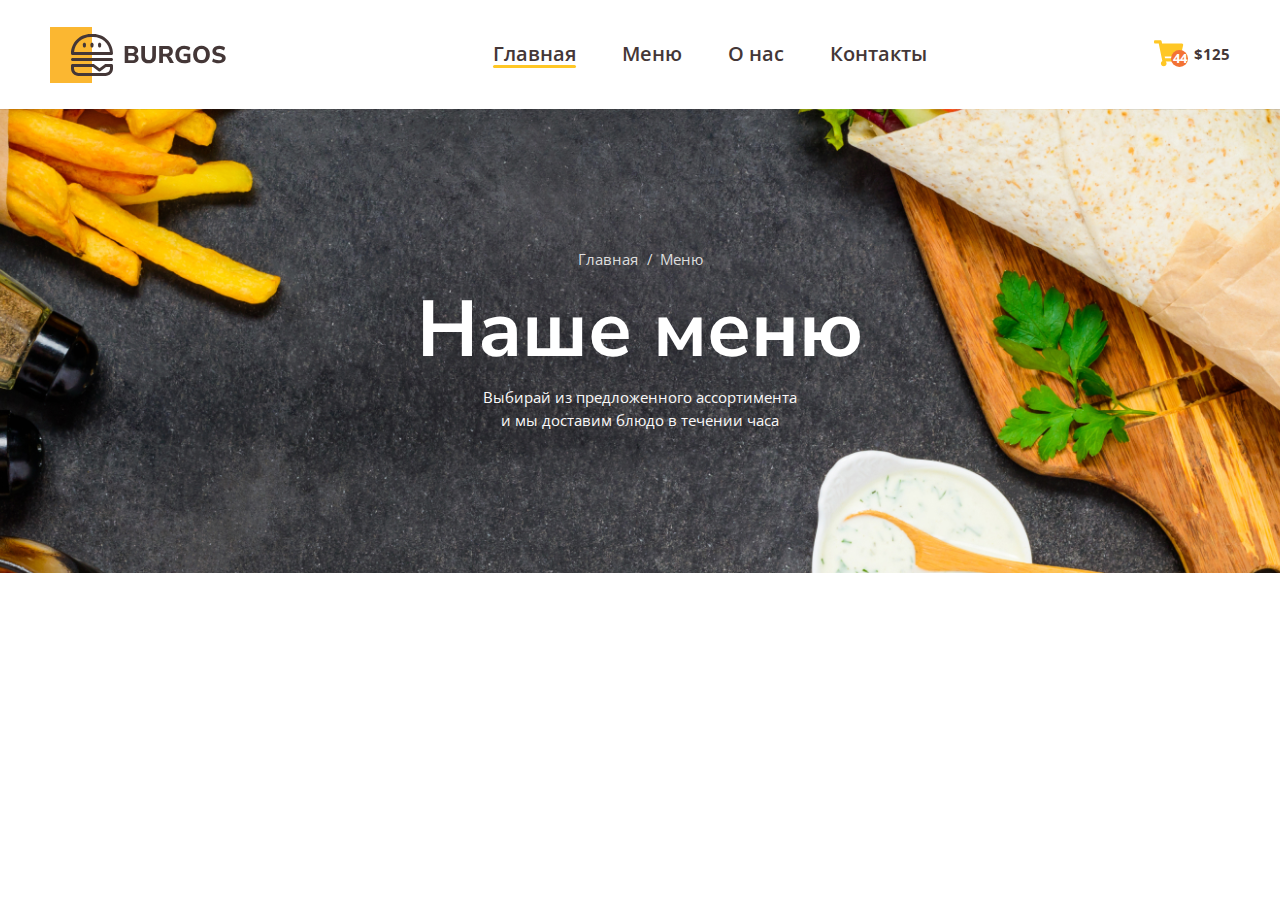
==== index.html @ 62e036f2 "11 lesson Add bg" ====
<!DOCTYPE html>
<html lang="ru">

<head>
  <meta charset="UTF-8">
  <meta http-equiv="X-UA-Compatible" content="IE=edge">
  <meta name="viewport" content="width=device-width, initial-scale=1.0">
  <link rel="icon" type="image/png" href="images/icon.png" sizes="32x32">
  <title>burgers</title>

  <!-- google fonts
Nunito Sans SemiBold
Nunito Sans Bold
Nunito Sans ExtraBold
Nunito Sans Black

Open Sans Regular
Open Sans SemiBold
Open Sans Bold

Lato Bold
  -->
  <link rel="preconnect" href="https://fonts.googleapis.com">
  <link rel="preconnect" href="https://fonts.gstatic.com" crossorigin>
  <link
    href="https://fonts.googleapis.com/css2?family=Nunito+Sans:ital,wght@0,600;0,700;0,800;1,900&family=Open+Sans:wght@400;600;700&display=swap"
    rel="stylesheet">
  <!-- FILED: family=Lato:wght@700  -->

  <link rel="stylesheet" href="styles/normalize.css">
  <link rel="stylesheet" href="styles/main.css">
</head>

<body>
  <!-- 
    https://illicchpv.github.io/Module01-Burger/
  -->

  <header>
    <div class="conteiner">
      <div class="header">
        <a class="header-logo" href="#"></a>
        <nav>
          <ul class="header-nav">
            <li><a class="active" href="#">Главная</a></li>
            <li><a href="#">Меню</a></li>
            <li><a href="#">О&nbsp;нас</a></li>
            <li><a href="#">Контакты</a></li>
          </ul>
        </nav>
        <button class="button" type="button">
          <span class="button-item">
            <img src="images/cart.svg" alt="корзина">
            <span class="button-count">44</span>
            <!-- другой вариант расположения button-count
            <div class="circle">
              <div class="button-count">5</div>
            </div> -->
          </span>
          <span class="button-text">$125</span>
        </button>
      </div>
    </div>
  </header>
  <div class="bg">
    <div class="container">
      <ul class="breadcrumbs">
        <li><a href="#">Главная</a></li>
        <li><a href="#">Меню</a></li>
      </ul>
      <h1 class="title">Наше меню</h1>
      <p class="description">
        Выбирай из предложенного ассортимента и мы доставим блюдо в течении часа
      </p>
    </div>
  </div>

</body>

</html>
---- styles/main.css ----
body {
  font-family: 'Nunito Sans', sans-serif;
  /* font-family: 'Open Sans', sans-serif; */
  /* font-family: 'Lato', sans-serif; */
}

.conteiner {
  max-width: 1180px;
  margin: 0 auto;
  padding-left: 15px;
  padding-right: 15px;
}

.header {
  font-family: 'Open Sans', sans-serif;
  display: flex;
  align-items: center;
  justify-content: space-between;
  padding-top: 26px;
  padding-bottom: 25px;
}

.header-logo {
  display: block;
  background-image: url(../images/logo.svg);
  width: 176px;
  height: 56px;
  background-repeat: no-repeat;
  background-size: cover;
}

.header-nav {
  display: flex;
  list-style-type: none;
  /* padding-left: 0; */
  gap: 46px;
}

.header-nav a {
  font-weight: 600;
  font-size: 20px;
  /* line-height: 24px; устраняется в normalize */
  color: #443737;
  text-decoration: none;
}

.header-nav a::after {
  content: '';
  width: 100%;
  height: 3px;
  border-radius: 1.5px;
  background-color: transparent;
  display: block;
}

.header-nav a.active::after {
  background-color: #FFC725;
}

/*  */
.button {
  display: flex;
  align-items: center;
  background-color: transparent;
  border: none;
  padding: 0;
  gap: 10px;
}

.button-item {
  position: relative;
}

/*  */
/* основной вариант расположения button-count */
.button-count {
  font-weight: 700;
  font-size: 13px;
  color: #FFFFFF;
  background: #F37335;
  border-radius: 50%;
  position: absolute;
  height: 17px;
  width: 17px;
  text-align: center;
  line-height: 1.3;
  bottom: 3px;
  right: -4px;
}

/* другой вариант расположения button-count
.circle {
  background: #F37335;
  border-radius: 50%;
  width: 17px;
  height: 17px;

  position: absolute;
  bottom: 3px;
  right: -4px;

  display: flex;
  justify-content: center;
  align-items: center;
}

.button-count {
  font-weight: 700;
  font-size: 13px;
  color: #FFFFFF;
} 
*/

.button-text {
  font-weight: 700;
  font-size: 15px;
  color: #443737;
}

/*  */
.bg {
  text-align: center;
  color: #fff;
  background-image: url(../images/bg.jpg);
  background-size: cover;
  background-position: center center;
  padding: 142px 0;
}

.breadcrumbs {
  padding-left: 0;
  margin-top: 0;
  list-style-type: none;
  display: flex;
  justify-content: center;
  gap: 16px;
}

.breadcrumbs a {
  font-family: 'Open Sans', sans-serif;
  color: #DEDEDE;
  text-decoration: none;
  font-weight: 400;
  font-size: 15px;
  text-align: center;
}

.breadcrumbs a::before {
  content: '/';
  position: relative;
  left: -7px;
}

.breadcrumbs li:first-child a::before {
  display: none;
}

.title {
  font-weight: 700;
  font-size: 79px;
  margin-top: 10px;
  margin-bottom: 10px;
}

.description {
  color: #FAF9F9;
  font-family: 'Open Sans', sans-serif;
  font-weight: 400;
  font-size: 15px;
  line-height: 1.5;
  /* line-height: 24px; почему line-height: 1.5; а не line-height: 1.6; ??? */
  max-width: 320px;
  margin: 0 auto;
}
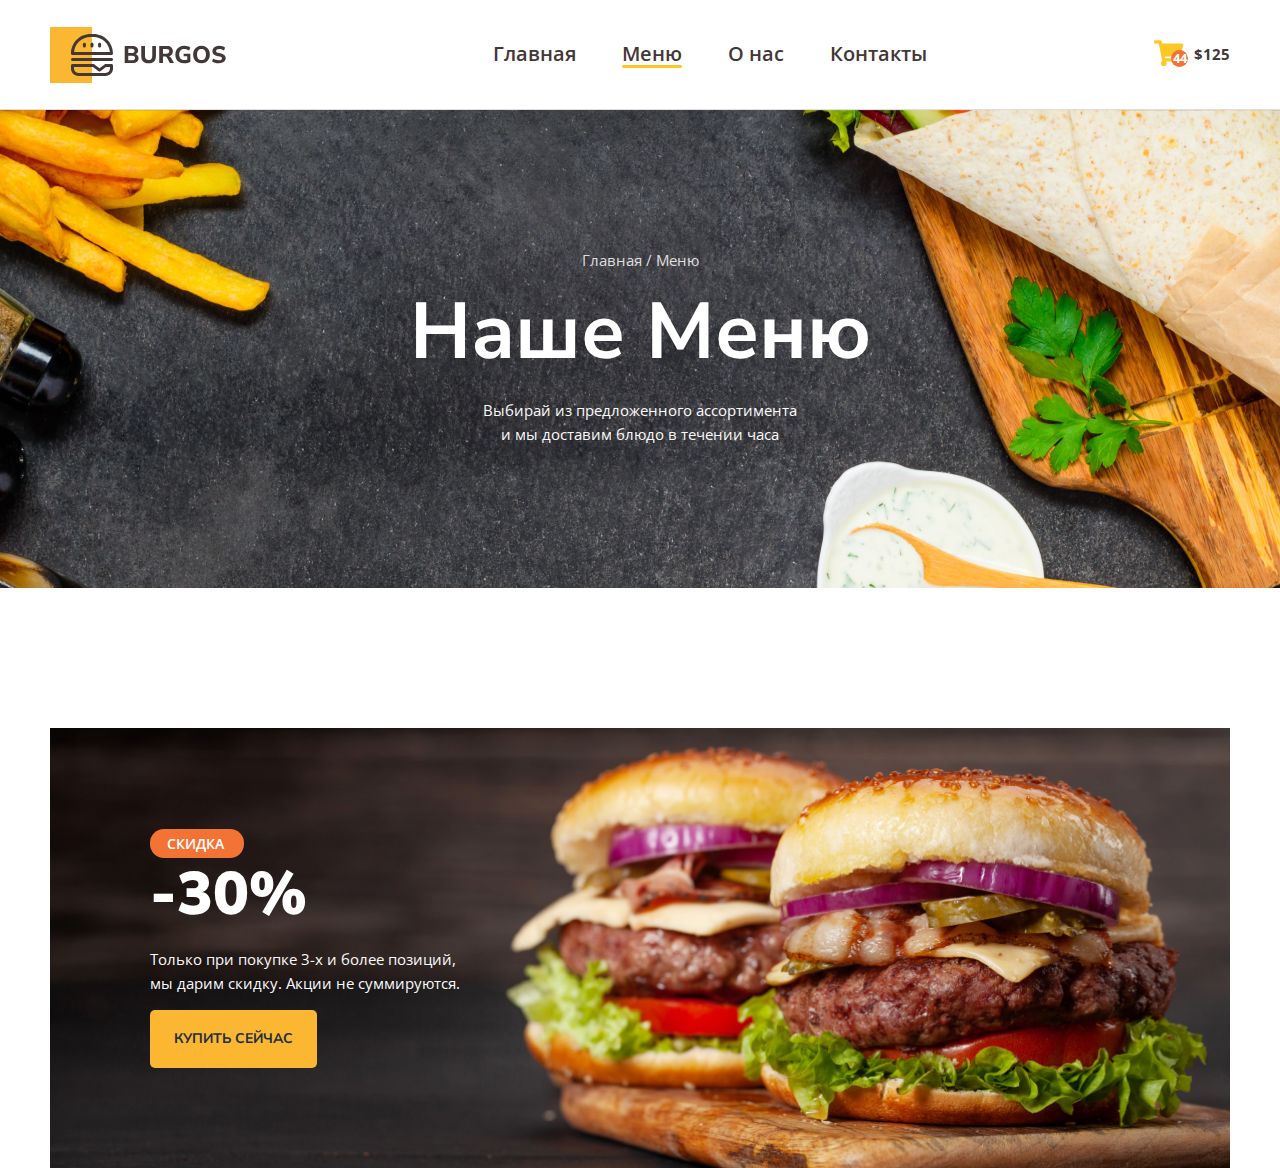
==== commit fb0e6f87: "12 lesson baner" ====
--- a/index.html
+++ b/index.html
@@ -42,8 +42,8 @@
         <a class="header-logo" href="#"></a>
         <nav>
           <ul class="header-nav">
-            <li><a class="active" href="#">Главная</a></li>
-            <li><a href="#">Меню</a></li>
+            <li><a href="#">Главная</a></li>
+            <li><a class="active" href="#">Меню</a></li>
             <li><a href="#">О&nbsp;нас</a></li>
             <li><a href="#">Контакты</a></li>
           </ul>
@@ -63,17 +63,35 @@
     </div>
   </header>
   <div class="bg">
-    <div class="container">
+    <div class="conteiner">
       <ul class="breadcrumbs">
         <li><a href="#">Главная</a></li>
         <li><a href="#">Меню</a></li>
       </ul>
-      <h1 class="title">Наше меню</h1>
+      <h1 class="title">Наше Меню</h1>
       <p class="description">
         Выбирай из предложенного ассортимента и мы доставим блюдо в течении часа
       </p>
     </div>
   </div>
+  <main>
+    <div class="banner">
+      <div class="conteiner">
+        <div class="banner-box">
+          <h2 class="banner-title">
+            <span>
+              скидка
+            </span>
+            <div>-30%</div>
+          </h2>
+          <p class="banner-text">
+            Только при покупке 3-х и более позиций, мы дарим скидку. Акции не суммируются.
+          </p>
+          <a class="banner-link" href="#">купить сейчас</a>
+        </div>
+      </div>
+    </div>
+  </main>
 
 </body>
 
--- a/styles/main.css
+++ b/styles/main.css
@@ -2,6 +2,10 @@
   font-family: 'Nunito Sans', sans-serif;
   /* font-family: 'Open Sans', sans-serif; */
   /* font-family: 'Lato', sans-serif; */
+}
+
+header {
+  border-bottom: 1px solid #DEDEDE;
 }
 
 .conteiner {
@@ -44,6 +48,10 @@
   text-decoration: none;
 }
 
+.header-nav a:hover {
+  color: #FFC725;
+}
+
 .header-nav a::after {
   content: '';
   width: 100%;
@@ -65,6 +73,7 @@
   border: none;
   padding: 0;
   gap: 10px;
+  cursor: pointer;
 }
 
 .button-item {
@@ -72,6 +81,7 @@
 }
 
 /*  */
+
 /* основной вариант расположения button-count */
 .button-count {
   font-weight: 700;
@@ -125,6 +135,7 @@
   background-size: cover;
   background-position: center center;
   padding: 142px 0;
+  margin-bottom: 140px;
 }
 
 .breadcrumbs {
@@ -133,7 +144,7 @@
   list-style-type: none;
   display: flex;
   justify-content: center;
-  gap: 16px;
+  gap: 8px;
 }
 
 .breadcrumbs a {
@@ -145,10 +156,19 @@
   text-align: center;
 }
 
+.breadcrumbs a:hover {
+  color: #FFC725;
+}
+
 .breadcrumbs a::before {
   content: '/';
   position: relative;
-  left: -7px;
+  left: -4px;
+  pointer-events: none;
+}
+
+.breadcrumbs a:hover::before {
+  color: #DEDEDE;
 }
 
 .breadcrumbs li:first-child a::before {
@@ -158,8 +178,8 @@
 .title {
   font-weight: 700;
   font-size: 79px;
-  margin-top: 10px;
-  margin-bottom: 10px;
+  margin-top: 17px;
+  margin-bottom: 20px;
 }
 
 .description {
@@ -167,8 +187,70 @@
   font-family: 'Open Sans', sans-serif;
   font-weight: 400;
   font-size: 15px;
-  line-height: 1.5;
+  line-height: 1.6;
   /* line-height: 24px; почему line-height: 1.5; а не line-height: 1.6; ??? */
   max-width: 320px;
   margin: 0 auto;
+}
+
+/*  */
+.banner {
+  color: #fff;
+}
+
+.banner-box {
+  background-image: url(../images/banner.jpg);
+  background-size: cover;
+  background-position: center right;
+  padding-top: 100px;
+  padding-bottom: 100px;
+  padding-left: 100px;
+}
+
+.banner-title {
+  padding: 0;
+  margin: 0;
+}
+
+.banner-title span {
+  font-family: 'Open Sans';
+  font-weight: 600;
+  font-size: 14px;
+  text-transform: uppercase;
+  background-color: #F37335;
+  padding: 5px 20px 5px 17px;
+  border-radius: 14px;
+  margin-bottom: 3px;
+}
+
+.banner-title div {
+  font-family: 'Nunito Sans';
+  font-weight: 900;
+  font-size: 60px;
+  line-height: 76px;
+}
+
+.banner-text {
+  font-family: 'Open Sans';
+  font-weight: 400;
+  font-size: 15px;
+  line-height: 24px;
+  color: #FAF9F9;
+  max-width: 30%;
+}
+
+.banner-link {
+  text-decoration: none;
+  display: inline-block;
+  background-color: #FBB731;
+  border-radius: 5px;
+  padding: 20px 24px;
+
+  font-family: 'Nunito Sans';
+  font-weight: 700;
+  font-size: 14px;
+  line-height: 18px;
+  text-align: center;
+  text-transform: uppercase;
+  color: #1E2F40;
 }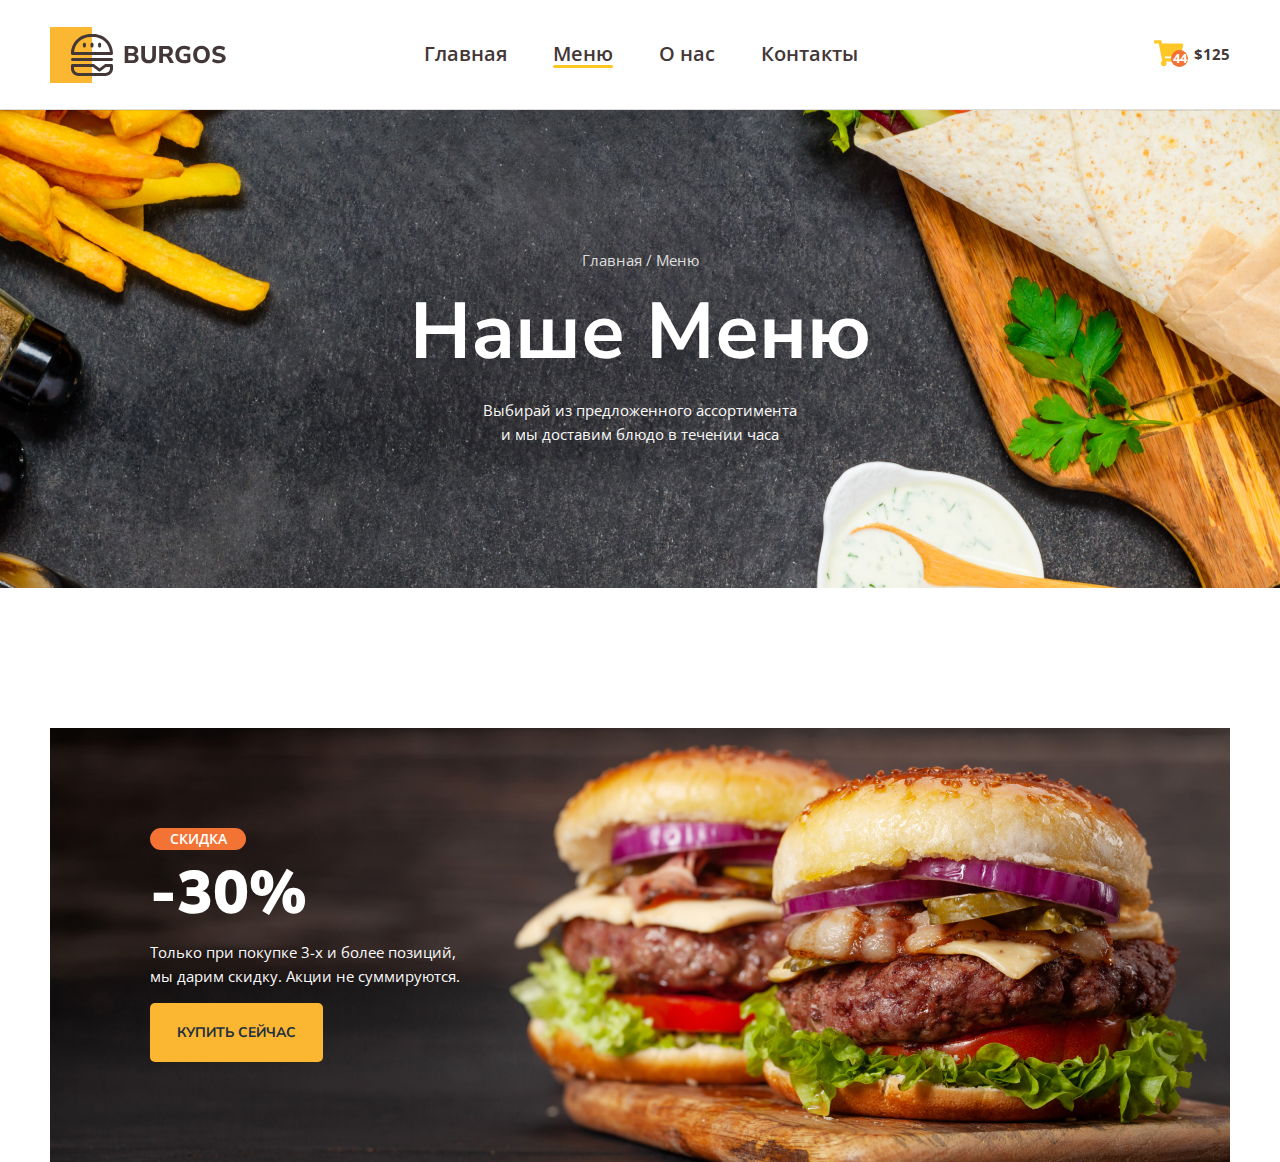
==== commit bc749383: "corrections after lesson 13" ====
--- a/index.html
+++ b/index.html
@@ -29,6 +29,15 @@
 
   <link rel="stylesheet" href="styles/normalize.css">
   <link rel="stylesheet" href="styles/main.css">
+
+  <script>
+    // UN_REGISTER SERVICE WORKERs
+    navigator.serviceWorker.getRegistrations().then(function (registrations) {
+      for (let registration of registrations) {
+        registration.unregister();
+      }
+    });
+  </script>
 </head>
 
 <body>
@@ -37,7 +46,7 @@
   -->
 
   <header>
-    <div class="conteiner">
+    <div class="container">
       <div class="header">
         <a class="header-logo" href="#"></a>
         <nav>
@@ -63,7 +72,7 @@
     </div>
   </header>
   <div class="bg">
-    <div class="conteiner">
+    <div class="container">
       <ul class="breadcrumbs">
         <li><a href="#">Главная</a></li>
         <li><a href="#">Меню</a></li>
@@ -76,16 +85,16 @@
   </div>
   <main>
     <div class="banner">
-      <div class="conteiner">
+      <div class="container">
         <div class="banner-box">
           <h2 class="banner-title">
             <span>
               скидка
             </span>
-            <div>-30%</div>
+            -30%
           </h2>
           <p class="banner-text">
-            Только при покупке 3-х и более позиций, мы дарим скидку. Акции не суммируются.
+            Только при покупке 3-х и&nbsp;более позиций, мы&nbsp;дарим скидку. Акции не&nbsp;суммируются.
           </p>
           <a class="banner-link" href="#">купить сейчас</a>
         </div>
--- a/styles/main.css
+++ b/styles/main.css
@@ -8,7 +8,7 @@
   border-bottom: 1px solid #DEDEDE;
 }
 
-.conteiner {
+.container {
   max-width: 1180px;
   margin: 0 auto;
   padding-left: 15px;
@@ -78,6 +78,8 @@
 
 .button-item {
   position: relative;
+  width: 168px;
+  text-align: right;
 }
 
 /*  */
@@ -201,50 +203,52 @@
 .banner-box {
   background-image: url(../images/banner.jpg);
   background-size: cover;
-  background-position: center right;
+  background-position: center center;
   padding-top: 100px;
-  padding-bottom: 100px;
+  padding-bottom: 120px;
+  /* 100px не совпадает нижний край банера */
   padding-left: 100px;
 }
 
 .banner-title {
-  padding: 0;
-  margin: 0;
+  font-weight: 900;
+  font-size: 60px;
+  color: #FFFFFF;
+  margin-top: 0;
+  margin-bottom: 12px;
 }
 
 .banner-title span {
+  display: block;
   font-family: 'Open Sans';
   font-weight: 600;
   font-size: 14px;
+  line-height: 18px;
   text-transform: uppercase;
+  text-align: center;
   background-color: #F37335;
-  padding: 5px 20px 5px 17px;
+  padding: 2px 0;
+  margin-bottom: 9px;
   border-radius: 14px;
-  margin-bottom: 3px;
-}
-
-.banner-title div {
-  font-family: 'Nunito Sans';
-  font-weight: 900;
-  font-size: 60px;
-  line-height: 76px;
+  max-width: 96px;
 }
 
 .banner-text {
   font-family: 'Open Sans';
   font-weight: 400;
   font-size: 15px;
-  line-height: 24px;
+  line-height: 1.6;
   color: #FAF9F9;
-  max-width: 30%;
+  max-width: 353px;
+  margin-top: 0;
+  margin-bottom: 35px;
 }
 
 .banner-link {
   text-decoration: none;
-  display: inline-block;
   background-color: #FBB731;
   border-radius: 5px;
-  padding: 20px 24px;
+  padding: 20px 27px;
 
   font-family: 'Nunito Sans';
   font-weight: 700;
@@ -253,4 +257,6 @@
   text-align: center;
   text-transform: uppercase;
   color: #1E2F40;
-}+}
+
+/*  */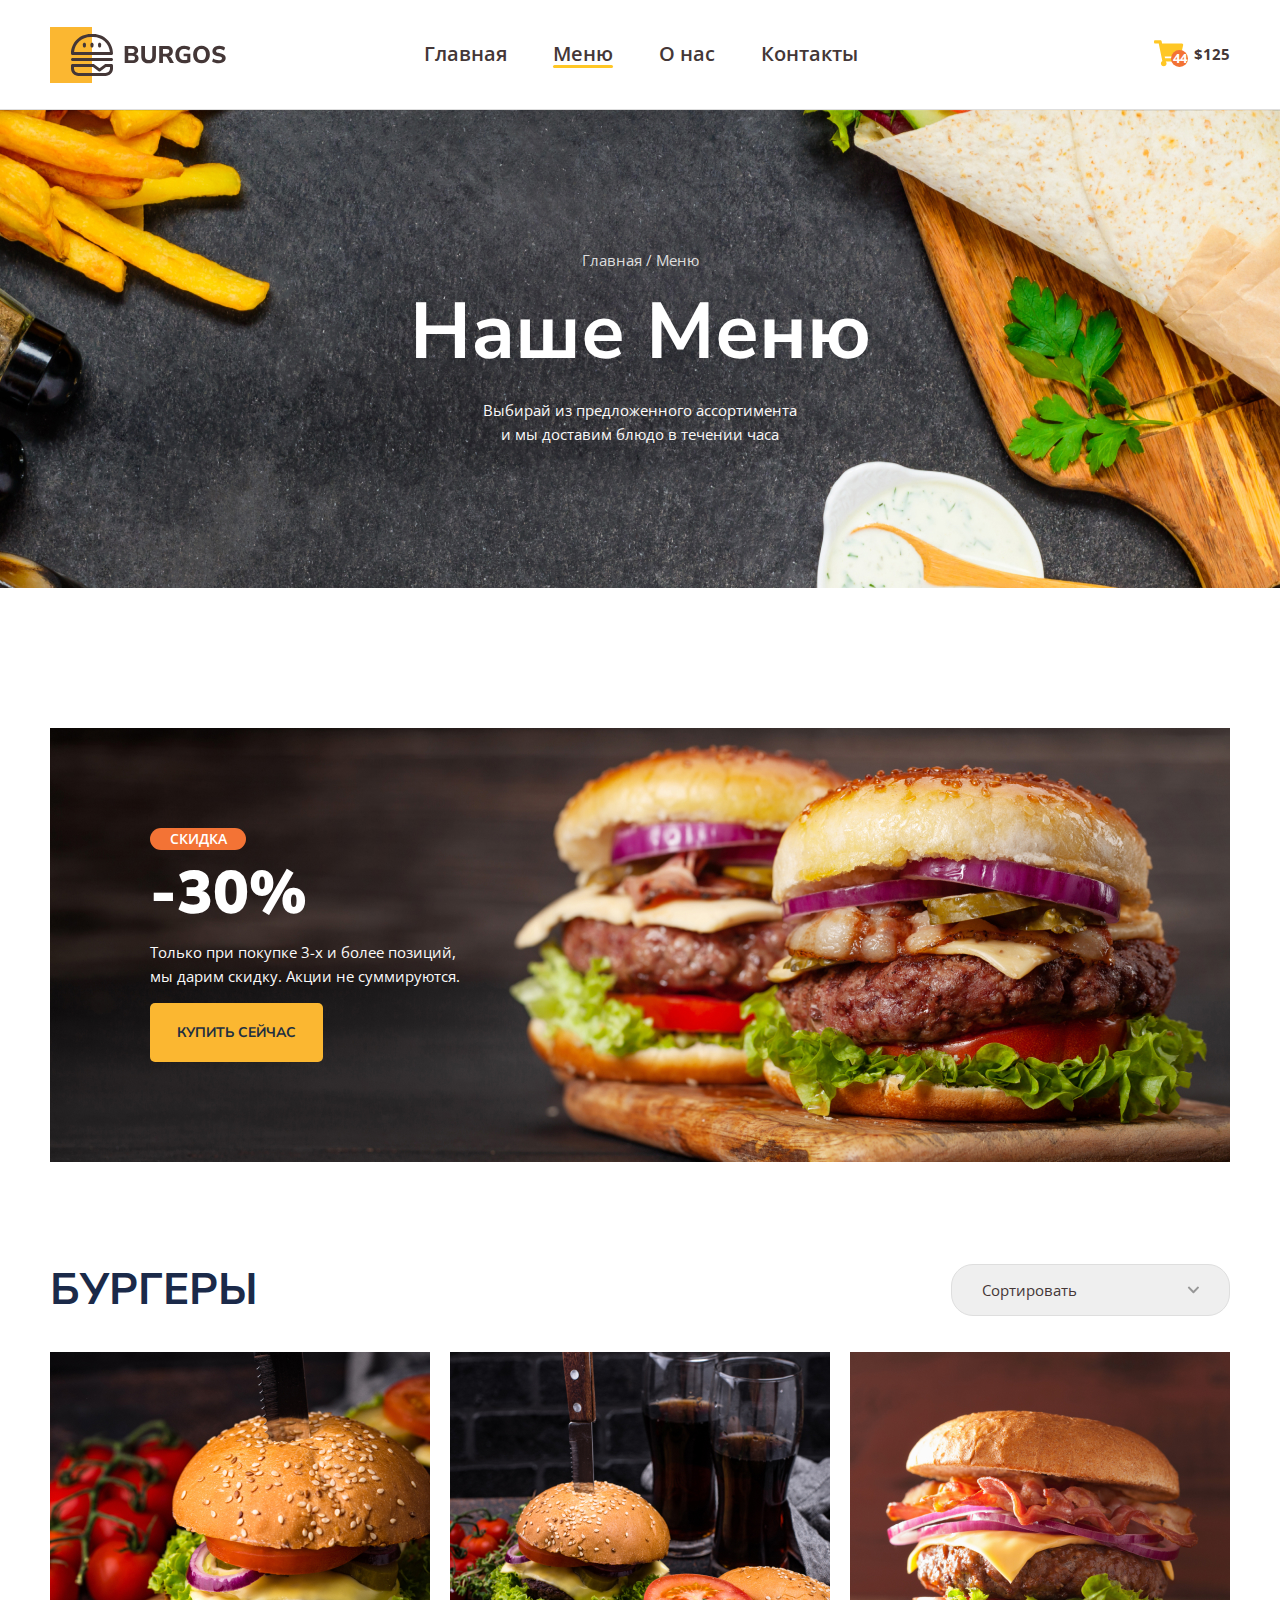
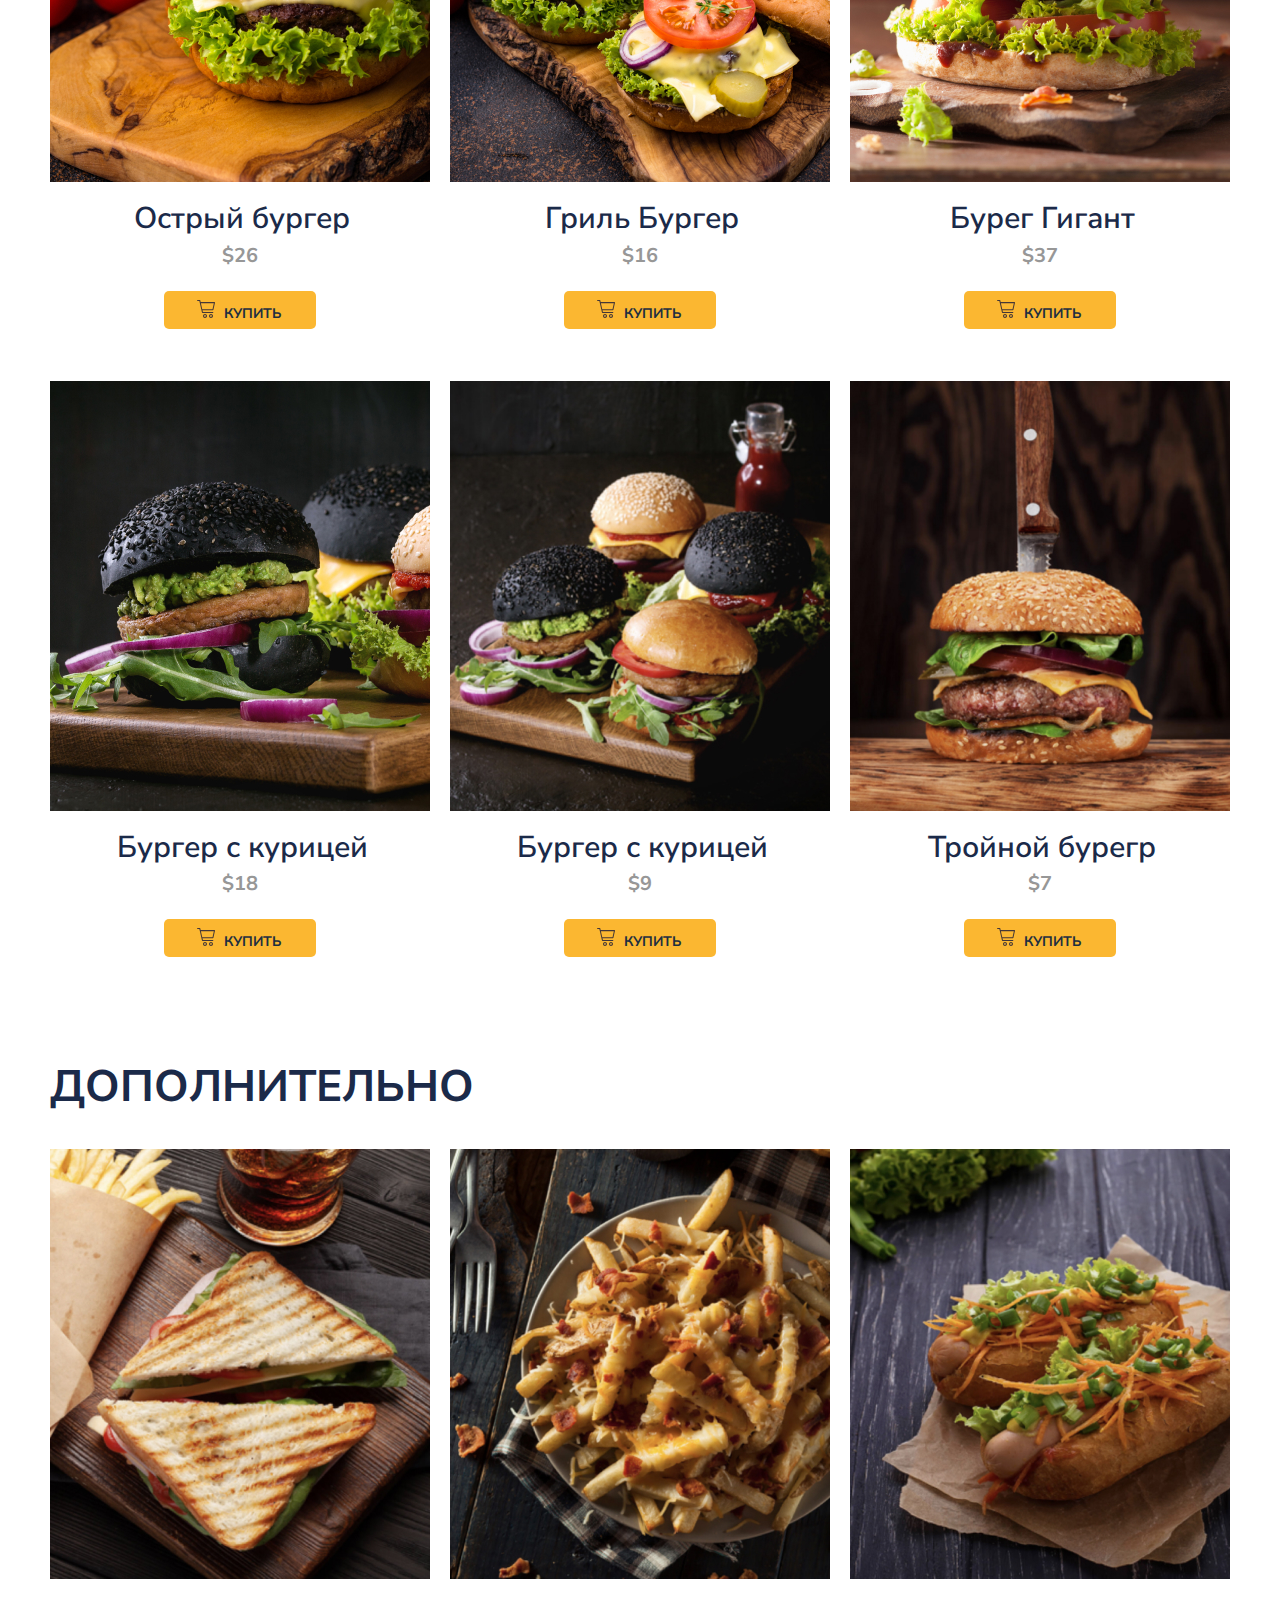
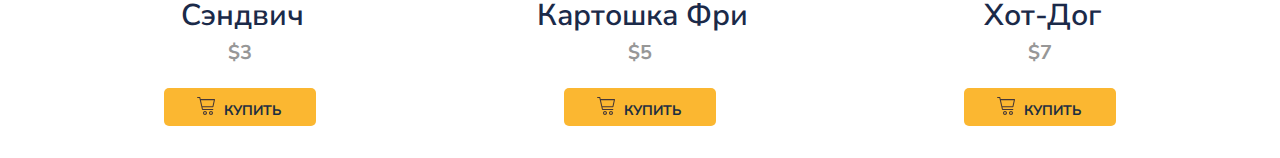
==== commit d1a54350: "13 lesson burger menu" ====
--- a/index.html
+++ b/index.html
@@ -71,7 +71,7 @@
       </div>
     </div>
   </header>
-  <div class="bg">
+  <div class="bg" style="-display: none;">
     <div class="container">
       <ul class="breadcrumbs">
         <li><a href="#">Главная</a></li>
@@ -84,7 +84,7 @@
     </div>
   </div>
   <main>
-    <div class="banner">
+    <div class="banner" style="-display: none;">
       <div class="container">
         <div class="banner-box">
           <h2 class="banner-title">
@@ -100,8 +100,143 @@
         </div>
       </div>
     </div>
+    <!--  -->
+    <section class="menu">
+      <div class="container">
+        <div class="menu-header">
+          <h2 class="menu-title">бургеры</h2>
+          <select class="menu-select">
+            <option value="">Сортировать</option>
+            <option value="up">По возрастанию</option>
+            <option value="down">По убыванию</option>
+          </select>
+        </div>
+        <!--  -->
+        <div class="menu-grid">
+          <div class="menu-grid-item">
+            <!-- 01 -->
+            <div class="menu-grid-cover">
+              <img src="images/menu/01.jpg" alt="Острый бургер">
+            </div>
+            <p class="menu-grid-title">Острый бургер</p>
+            <p class="menu-grid-price">$26</p>
+            <button class="menu-grid-btn">
+              <span class="menu-grid-icon"></span>
+              <span class="menu-grid-text">купить</span>
+            </button>
+          </div>
+          <div class="menu-grid-item">
+            <!-- 02 -->
+            <div class="menu-grid-cover">
+              <img src="images/menu/02.jpg" alt="Гриль Бургер">
+            </div>
+            <p class="menu-grid-title">Гриль Бургер</p>
+            <p class="menu-grid-price">$16</p>
+            <button class="menu-grid-btn">
+              <span class="menu-grid-icon"></span>
+              <span class="menu-grid-text">купить</span>
+            </button>
+          </div>
+          <div class="menu-grid-item">
+            <!-- 03 -->
+            <div class="menu-grid-cover">
+              <img src="images/menu/03.jpg" alt="Бурег Гигант">
+            </div>
+            <p class="menu-grid-title">Бурег Гигант</p>
+            <p class="menu-grid-price">$37</p>
+            <button class="menu-grid-btn">
+              <span class="menu-grid-icon"></span>
+              <span class="menu-grid-text">купить</span>
+            </button>
+          </div>
+          <!-- ============ -->
+          <div class="menu-grid-item">
+            <!-- 04 -->
+            <div class="menu-grid-cover">
+              <img src="images/menu/04.jpg" alt="Бургер с курицей">
+            </div>
+            <p class="menu-grid-title">Бургер с курицей</p>
+            <p class="menu-grid-price">$18</p>
+            <button class="menu-grid-btn">
+              <span class="menu-grid-icon"></span>
+              <span class="menu-grid-text">купить</span>
+            </button>
+          </div>
+          <div class="menu-grid-item">
+            <!-- 05 -->
+            <div class="menu-grid-cover">
+              <img src="images/menu/05.jpg" alt="Бургер с курицей">
+            </div>
+            <p class="menu-grid-title">Бургер с курицей</p>
+            <p class="menu-grid-price">$9</p>
+            <button class="menu-grid-btn">
+              <span class="menu-grid-icon"></span>
+              <span class="menu-grid-text">купить</span>
+            </button>
+          </div>
+          <div class="menu-grid-item">
+            <!-- 06 -->
+            <div class="menu-grid-cover">
+              <img src="images/menu/06.jpg" alt="Тройной бурегр">
+            </div>
+            <p class="menu-grid-title">Тройной бурегр</p>
+            <p class="menu-grid-price">$7</p>
+            <button class="menu-grid-btn">
+              <span class="menu-grid-icon"></span>
+              <span class="menu-grid-text">купить</span>
+            </button>
+          </div>
+        </div>
+      </div>
+    </section>
+    <!-- extend -->
+    <section class="menu-extend">
+      <div class="container">
+        <div class="menu-header">
+          <h2 class="menu-title">дополнительно</h2>
+        </div>
+        <!--  -->
+        <div class="menu-grid">
+          <div class="menu-grid-item">
+            <!-- 01 -->
+            <div class="menu-grid-cover">
+              <img src="images/menu/ex01.jpg" alt="Сэндвич">
+            </div>
+            <p class="menu-grid-title">Сэндвич</p>
+            <p class="menu-grid-price">$3</p>
+            <button class="menu-grid-btn">
+              <span class="menu-grid-icon"></span>
+              <span class="menu-grid-text">купить</span>
+            </button>
+          </div>
+          <div class="menu-grid-item">
+            <!-- 02 -->
+            <div class="menu-grid-cover">
+              <img src="images/menu/ex02.jpg" alt="Картошка Фри">
+            </div>
+            <p class="menu-grid-title">Картошка Фри</p>
+            <p class="menu-grid-price">$5</p>
+            <button class="menu-grid-btn">
+              <span class="menu-grid-icon"></span>
+              <span class="menu-grid-text">купить</span>
+            </button>
+          </div>
+          <div class="menu-grid-item">
+            <!-- 03 -->
+            <div class="menu-grid-cover">
+              <img src="images/menu/ex03.jpg" alt="Хот-Дог">
+            </div>
+            <p class="menu-grid-title">Хот-Дог</p>
+            <p class="menu-grid-price">$7</p>
+            <button class="menu-grid-btn">
+              <span class="menu-grid-icon"></span>
+              <span class="menu-grid-text">купить</span>
+            </button>
+          </div>
+        </div>
+      </div>
+    </section>
   </main>
-
 </body>
 
 </html>--- a/styles/main.css
+++ b/styles/main.css
@@ -208,6 +208,7 @@
   padding-bottom: 120px;
   /* 100px не совпадает нижний край банера */
   padding-left: 100px;
+  margin-bottom: 100px;
 }
 
 .banner-title {
@@ -259,4 +260,135 @@
   color: #1E2F40;
 }
 
-/*  */+/*  */
+.menu {}
+
+.menu-header {
+  display: flex;
+  align-items: center;
+  justify-content: space-between;
+  margin-bottom: 34px;
+}
+
+.menu-title {
+  /* font-family: 'Nunito Sans'; */
+  font-weight: 700;
+  font-size: 44px;
+  line-height: 56px;
+  text-transform: uppercase;
+  color: #1B2A49;
+
+  margin: 0;
+}
+
+.menu-select {
+  flex-basis: 279px;
+  border: 1px solid #DEDEDE;
+  border-radius: 22px;
+  padding: 13px 30px;
+
+  font-family: 'Open Sans';
+  font-weight: 400;
+  font-size: 15px;
+  line-height: 24px;
+  color: #443737;
+
+  appearance: none;
+  background-image: url(../images/arrow.svg);
+  background-repeat: no-repeat;
+  background-size: 12.79px 7.75px;
+  background-position: 89% center;
+}
+
+/*  */
+.menu-grid {
+  display: grid;
+  grid-template-columns: repeat(3, 1fr);
+  gap: 20px;
+}
+
+.menu-grid-item {
+  text-align: center;
+  margin-bottom: 32px;
+}
+
+.menu-grid-cover {
+  /* width: 100%; думаю можно не указывать т.к. пропорции не меняются а высота задана */
+  width: 100%;
+  height: 430px;
+  position: relative;
+  overflow: hidden;
+}
+
+.menu-grid-cover img {
+  /* width: 100%; */
+  position: absolute;
+  left: 50%;
+  top: 50%;
+  transform: translate(-50%, -50%);
+  object-fit: cover;
+  width: 100%;
+  height: 430px;
+}
+
+.menu-grid-title {
+  padding: 0;
+  margin: 20px -4px 0 0;
+  /* margin-top: 20px; */
+  font-weight: 600;
+  font-size: 30px;
+  /* line-height: 38px; */
+  /* identical to box height, or 127% */
+
+  text-align: center;
+
+  color: #1B2A49;
+
+}
+
+.menu-grid-price {
+  margin-top: 7px;
+  margin-left: 0px;
+  margin-bottom: 24px;
+  font-family: 'Nunito Sans';
+  font-weight: 700;
+  font-size: 20px;
+  color: #979797;
+
+}
+
+.menu-grid-btn {
+  width: 152px;
+  height: 38px;
+  margin-left: 0px;
+  background-color: #FBB731;
+  border-color: transparent;
+  border-radius: 5px;
+  padding-top: 4px;
+  padding-left: 3px;
+}
+
+.menu-grid-icon {
+  display: inline-block;
+  width: 18px;
+  height: 18px;
+  background-image: url(../images/cart_menu.svg);
+}
+
+.menu-grid-text {
+  margin-left: 5px;
+  display: inline-block;
+  font-family: 'Nunito Sans';
+  font-weight: 700;
+  font-size: 14px;
+  line-height: 18px;
+  text-align: center;
+  text-transform: uppercase;
+
+  color: #1E2F40;
+}
+
+/*  */
+.menu-extend {
+  margin-top: 70px;
+}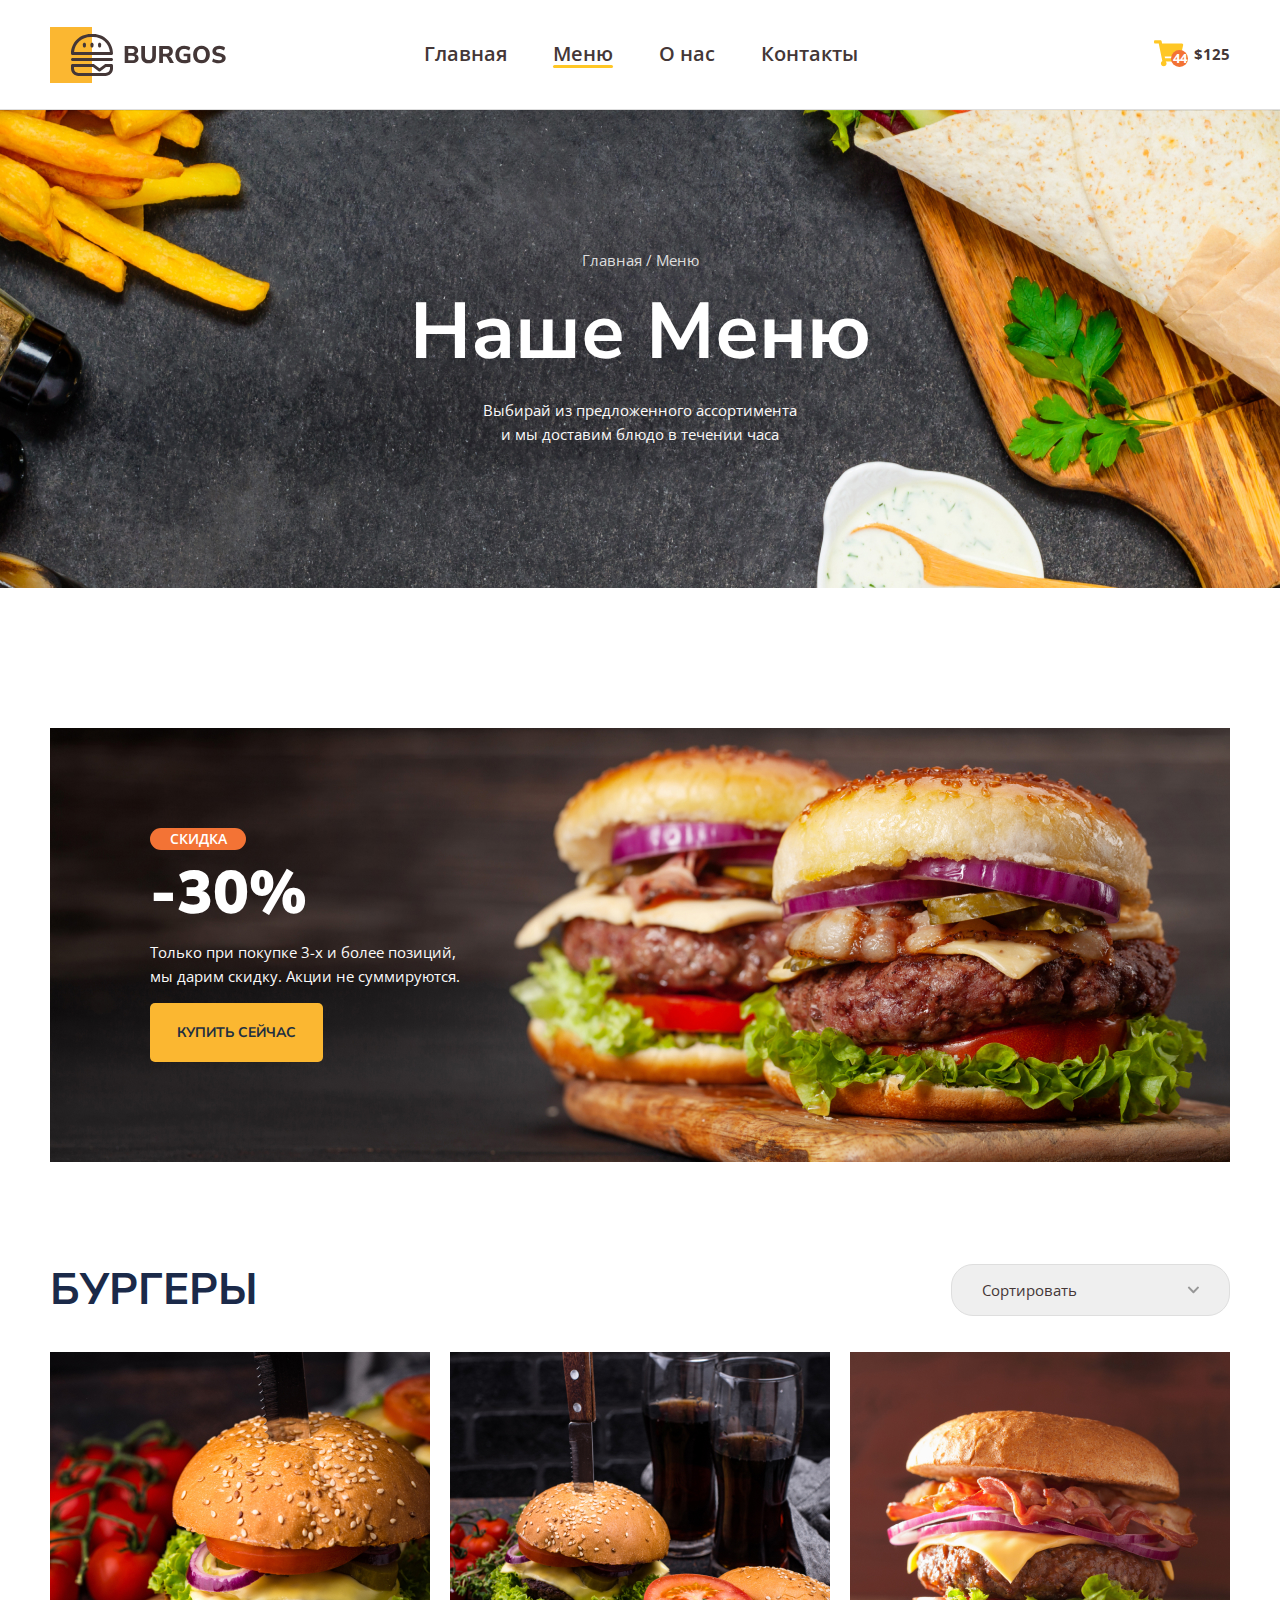
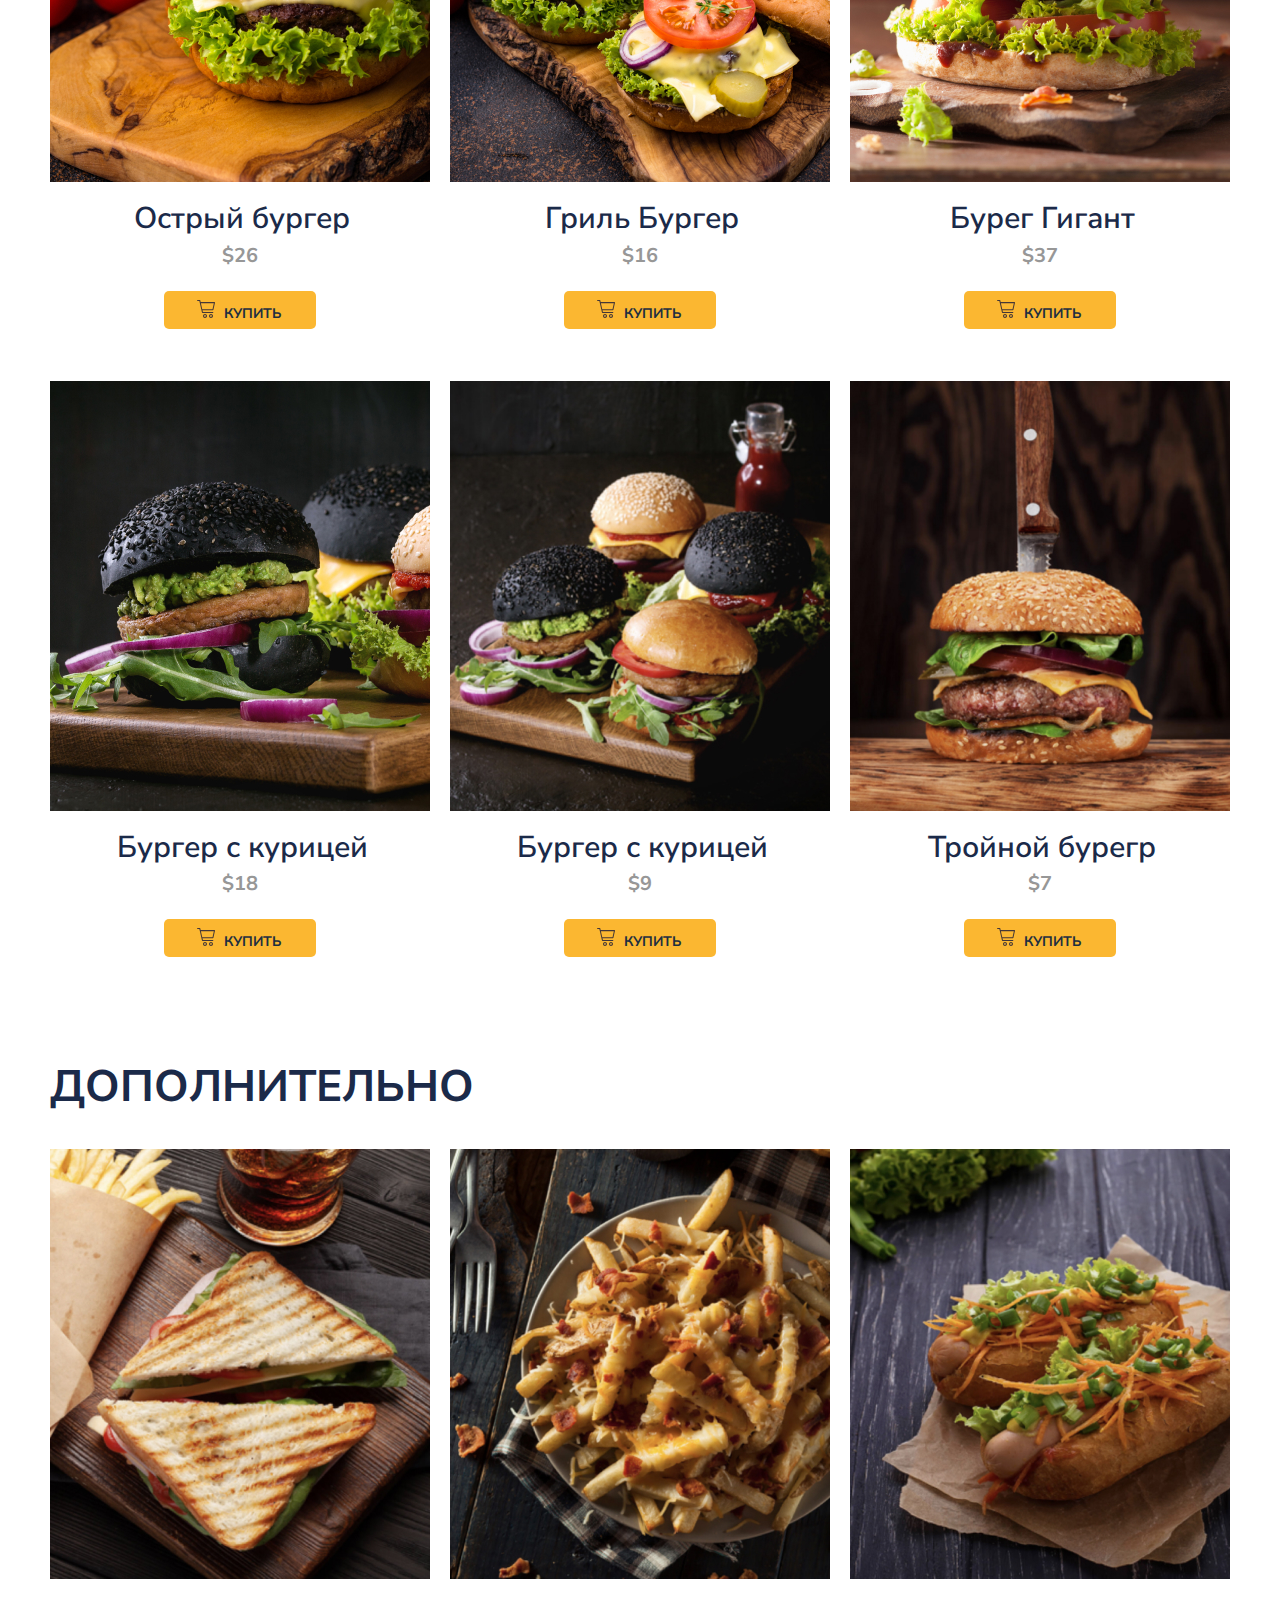
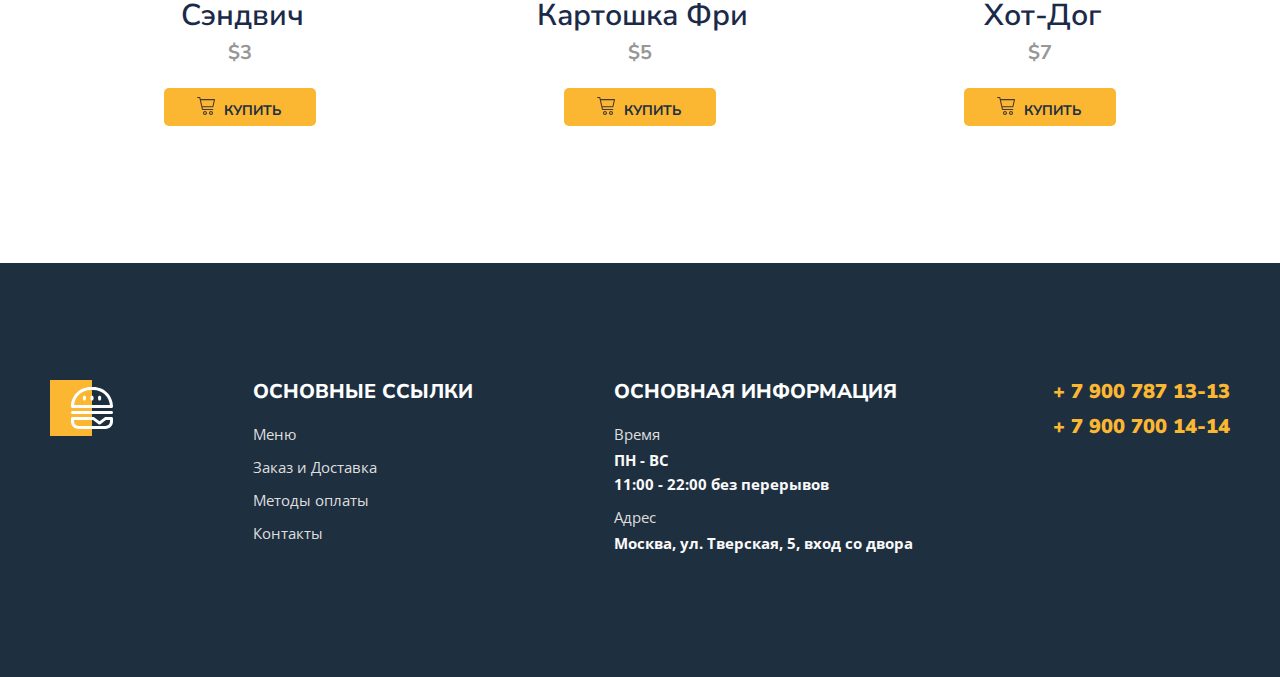
==== commit ba137f5d: "14 lesson. footer" ====
--- a/index.html
+++ b/index.html
@@ -45,7 +45,7 @@
     https://illicchpv.github.io/Module01-Burger/
   -->
 
-  <header>
+  <header style="-display: none;">
     <div class="container">
       <div class="header">
         <a class="header-logo" href="#"></a>
@@ -83,7 +83,7 @@
       </p>
     </div>
   </div>
-  <main>
+  <main style="-display: none;">
     <div class="banner" style="-display: none;">
       <div class="container">
         <div class="banner-box">
@@ -101,7 +101,7 @@
       </div>
     </div>
     <!--  -->
-    <section class="menu">
+    <section class="menu" style="-display: none;">
       <div class="container">
         <div class="menu-header">
           <h2 class="menu-title">бургеры</h2>
@@ -190,7 +190,7 @@
       </div>
     </section>
     <!-- extend -->
-    <section class="menu-extend">
+    <section class="menu-extend" style="-display: none;">
       <div class="container">
         <div class="menu-header">
           <h2 class="menu-title">дополнительно</h2>
@@ -237,6 +237,51 @@
       </div>
     </section>
   </main>
+  <!--  -->
+  <footer class="footer" style="-display: none;">
+    <div class="container">
+      <div class="footer-box">
+
+        <div class="footer-item">
+          <img class="footer-logo" src="images/footer-logo.svg" alt="logo">
+        </div>
+        <div class="footer-item">
+          <h2>основные ссылки</h2>
+          <ul class="footer-list">
+            <li><a href="">Меню</a></li>
+            <li><a href="">Заказ и Доставка</a></li>
+            <li><a href="">Методы оплаты</a></li>
+            <li><a href="">Контакты</a></li>
+          </ul>
+        </div>
+        <div class="footer-item">
+          <h2> основная информация</h2>
+          <ul class="footer-list">
+            <li>
+              <span>Время</span>
+              ПН - ВС<br>
+              11:00 - 22:00 без перерывов
+            </li>
+            <li>
+              <span>Адрес</span>
+              Москва, ул. Тверская, 5, вход со двора
+            </li>
+          </ul>
+        </div>
+        <div class="footer-tel">
+          <ul class="footer-list">
+            <li>
+              + 7 900 787 13-13
+            </li>
+            <li>
+              + 7 900 700 14-14
+            </li>
+          </ul>
+        </div>
+      </div>
+    </div>
+  </footer>
+
 </body>
 
 </html>--- a/styles/main.css
+++ b/styles/main.css
@@ -391,4 +391,74 @@
 /*  */
 .menu-extend {
   margin-top: 70px;
+}
+
+/*  */
+.footer {
+  background: #1E2F40;
+  color: #fff;
+  padding-top: 117px;
+  padding-bottom: 106px;
+  margin-top: 105px;
+}
+
+.footer-box {
+  display: flex;
+  justify-content: space-between;
+}
+
+.footer-logo {
+  width: 63px;
+  height: 56px;
+}
+
+.footer-item {
+  flex: 0 0 auto;
+}
+
+.footer-item h2 {
+  font-size: 20px;
+  font-weight: 800;
+  text-transform: uppercase;
+  margin-bottom: 19px;
+  margin-top: 0;
+}
+
+.footer-item li {
+  margin-bottom: 9px;
+  font-family: 'Open Sans', sans-serif;
+  font-size: 15px;
+  color: #FAF9F9;
+  font-weight: 700;
+  line-height: 24px;
+}
+
+.footer-item a {
+  color: #DEDEDE;
+  text-decoration: none;
+  font-weight: 400;
+}
+
+.footer-item span {
+  color: #DEDEDE;
+  display: block;
+  font-weight: 400;
+  margin-bottom: 2px;
+}
+
+.footer-tel ul {
+  font-size: 20px;
+  font-weight: 900;
+  color: #FBB731;
+  margin-top: 0;
+}
+
+.footer-tel li {
+  margin-bottom: 12px;
+}
+
+/* ==================== */
+.footer-list {
+  padding-left: 0;
+  list-style-type: none;
 }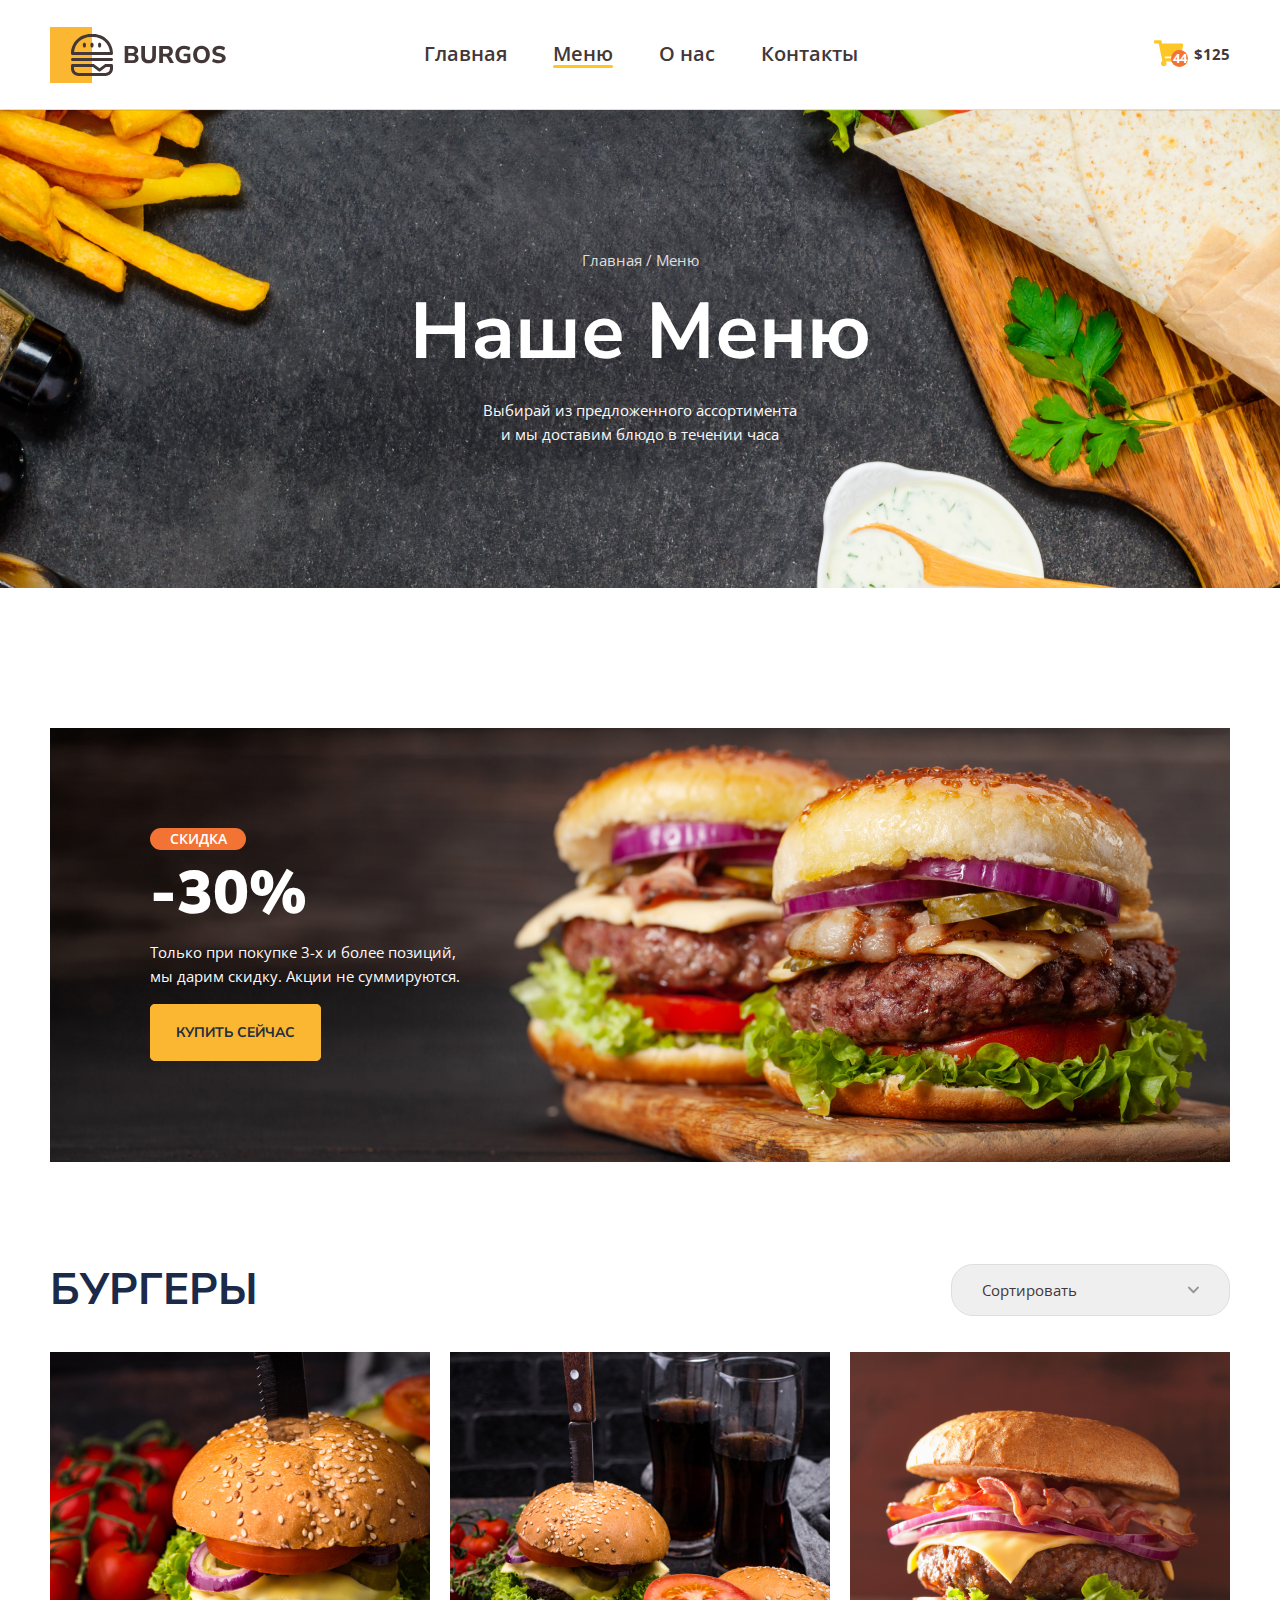
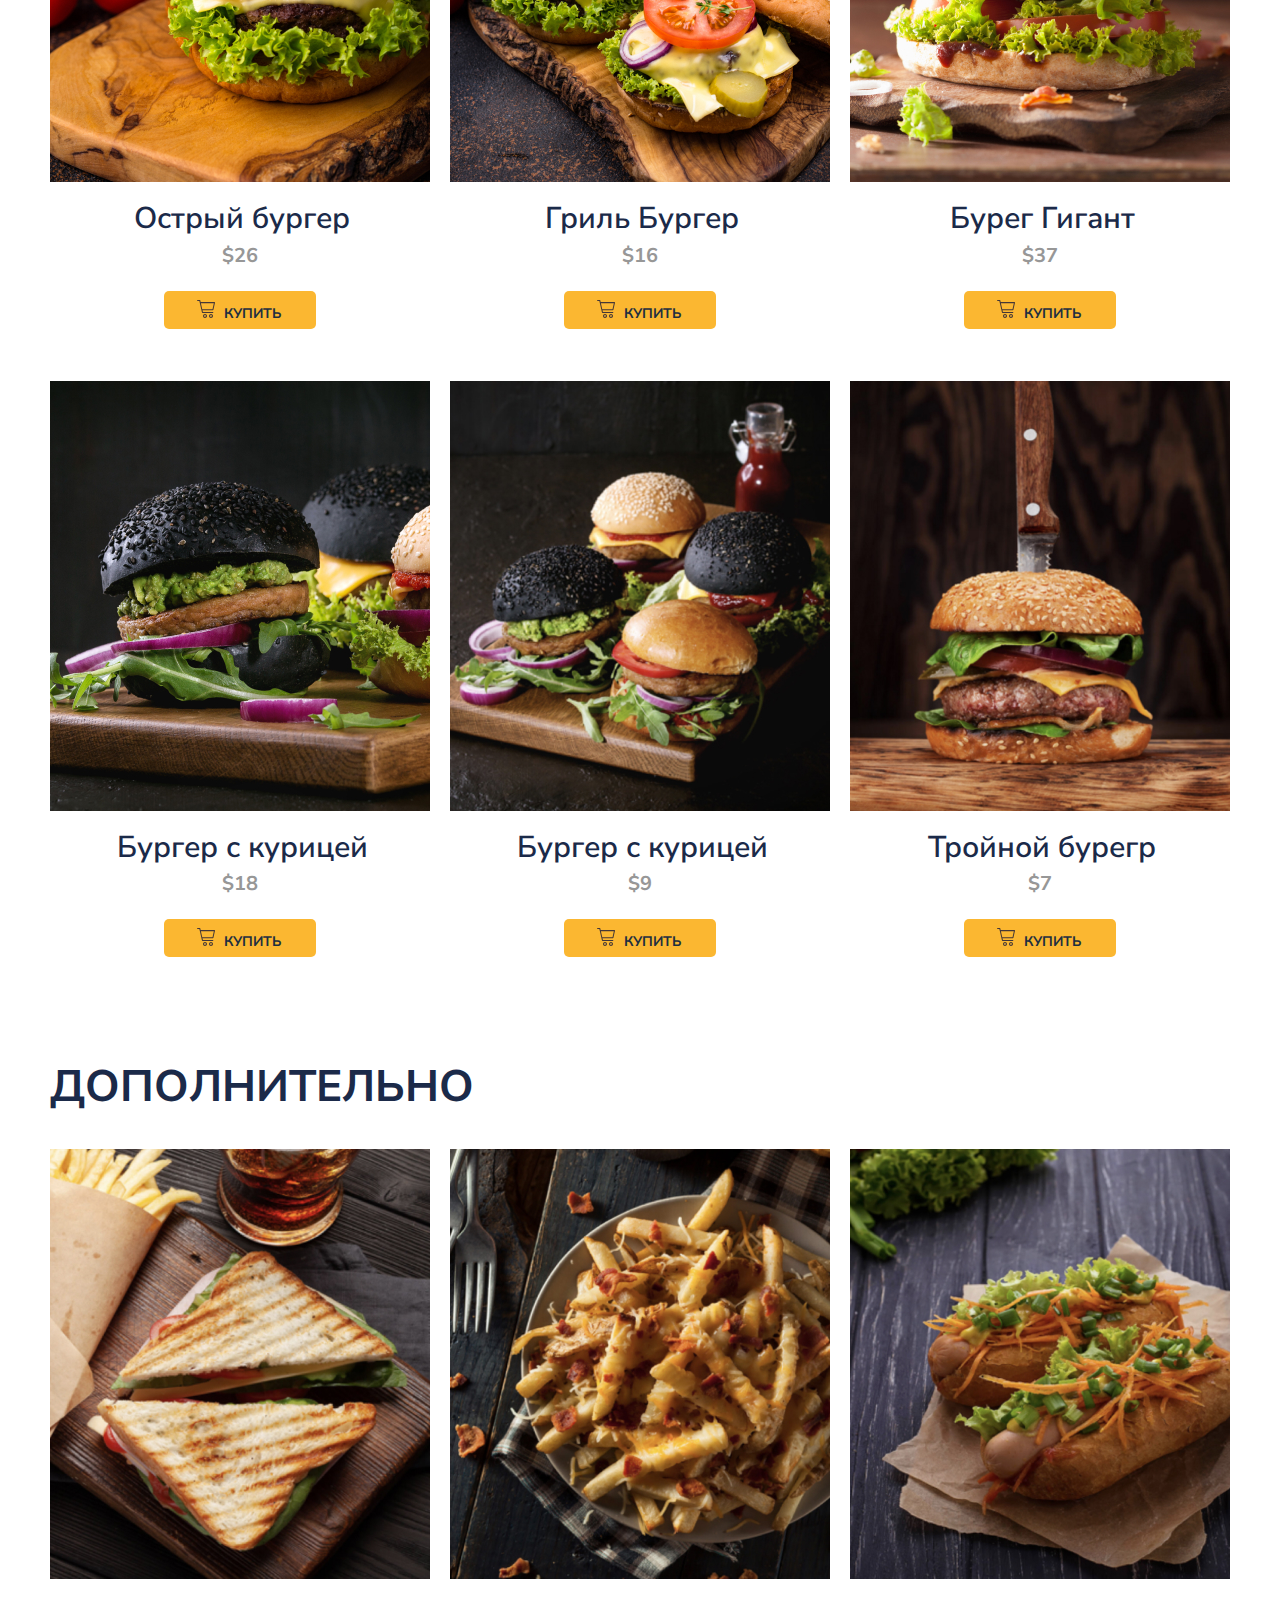
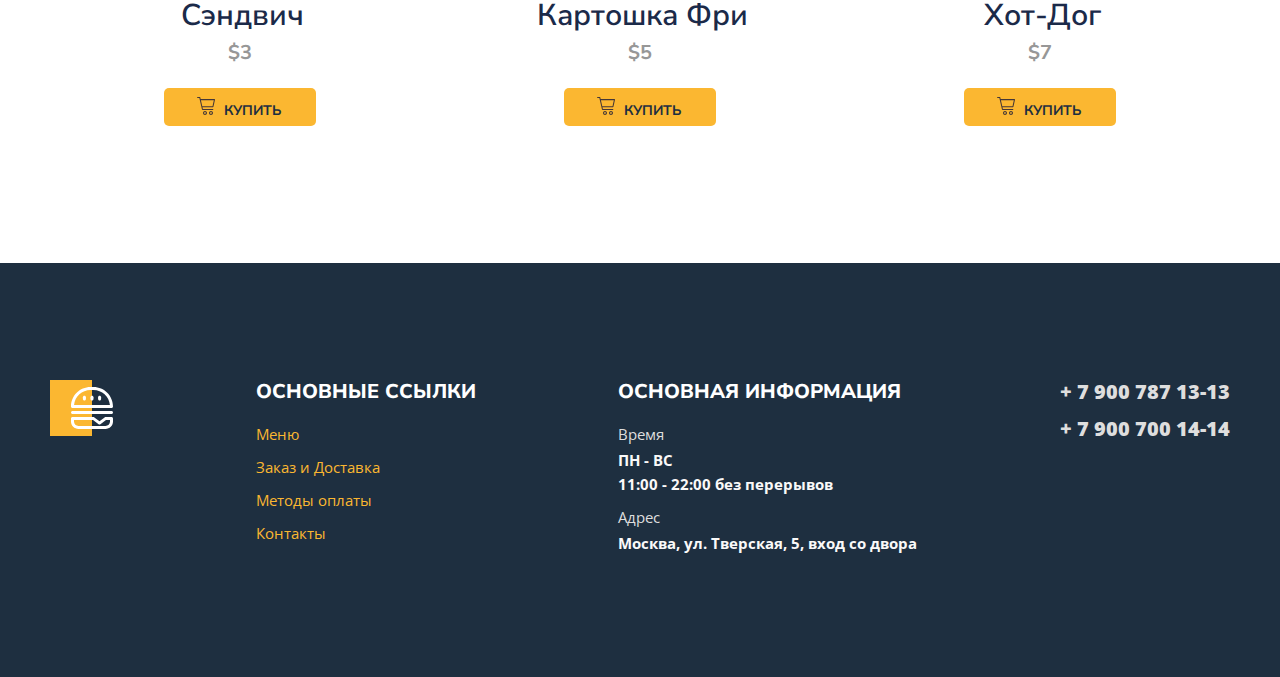
==== commit 266e0402: "15 less/ link styles" ====
--- a/index.html
+++ b/index.html
@@ -48,15 +48,17 @@
   <header style="-display: none;">
     <div class="container">
       <div class="header">
-        <a class="header-logo" href="#"></a>
-        <nav>
-          <ul class="header-nav">
-            <li><a href="#">Главная</a></li>
-            <li><a class="active" href="#">Меню</a></li>
-            <li><a href="#">О&nbsp;нас</a></li>
-            <li><a href="#">Контакты</a></li>
-          </ul>
-        </nav>
+        <div class="header-item">
+          <a class="header-logo" href="#"></a>
+          <nav>
+            <ul class="header-nav">
+              <li><a href="#">Главная</a></li>
+              <li><a class="active" href="#">Меню</a></li>
+              <li><a href="#">О&nbsp;нас</a></li>
+              <li><a href="#">Контакты</a></li>
+            </ul>
+          </nav>
+        </div>
         <button class="button" type="button">
           <span class="button-item">
             <img src="images/cart.svg" alt="корзина">
@@ -269,13 +271,9 @@
           </ul>
         </div>
         <div class="footer-tel">
-          <ul class="footer-list">
-            <li>
-              + 7 900 787 13-13
-            </li>
-            <li>
-              + 7 900 700 14-14
-            </li>
+          <ul class="footer-list footer-list-tel">
+            <li><a href="tel:+79007871313">+ 7 900 787 13-13</a></li>
+            <li><a href="tel:+79007001414">+ 7 900 700 14-14</a></li>
           </ul>
         </div>
       </div>
--- a/styles/main.css
+++ b/styles/main.css
@@ -22,6 +22,13 @@
   justify-content: space-between;
   padding-top: 26px;
   padding-bottom: 25px;
+}
+
+.header-item{
+  display: flex;
+  align-items: center;
+  justify-content: space-between;
+  flex-basis: 68.5%;
 }
 
 .header-logo {
@@ -78,7 +85,7 @@
 
 .button-item {
   position: relative;
-  width: 168px;
+  /* width: 168px; */
   text-align: right;
 }
 
@@ -249,7 +256,7 @@
   text-decoration: none;
   background-color: #FBB731;
   border-radius: 5px;
-  padding: 20px 27px;
+  padding: 18px 25px;
 
   font-family: 'Nunito Sans';
   font-weight: 700;
@@ -258,6 +265,12 @@
   text-align: center;
   text-transform: uppercase;
   color: #1E2F40;
+  border: 1px solid #FBB731;
+}
+
+.banner-link:hover{
+  background-color: transparent;
+  color: #FBB731;;
 }
 
 /*  */
@@ -368,6 +381,11 @@
   padding-left: 3px;
 }
 
+.menu-grid-btn:hover{
+  cursor: pointer;
+  background-color: #F37335;
+}
+
 .menu-grid-icon {
   display: inline-block;
   width: 18px;
@@ -424,7 +442,7 @@
   margin-top: 0;
 }
 
-.footer-item li {
+.footer-list li {
   margin-bottom: 9px;
   font-family: 'Open Sans', sans-serif;
   font-size: 15px;
@@ -433,8 +451,9 @@
   line-height: 24px;
 }
 
-.footer-item a {
-  color: #DEDEDE;
+.footer-list a {
+  /* color: #DEDEDE; */
+  color: #FBB731;
   text-decoration: none;
   font-weight: 400;
 }
@@ -446,15 +465,19 @@
   margin-bottom: 2px;
 }
 
-.footer-tel ul {
+.footer-list-tel{
+  margin-top: 0;
+}
+
+.footer-list-tel li {
+  margin-bottom: 12px;
+}
+
+.footer-list-tel a{
   font-size: 20px;
   font-weight: 900;
-  color: #FBB731;
-  margin-top: 0;
-}
-
-.footer-tel li {
-  margin-bottom: 12px;
+  /* color: #FBB731; */
+  color: #DEDEDE;
 }
 
 /* ==================== */
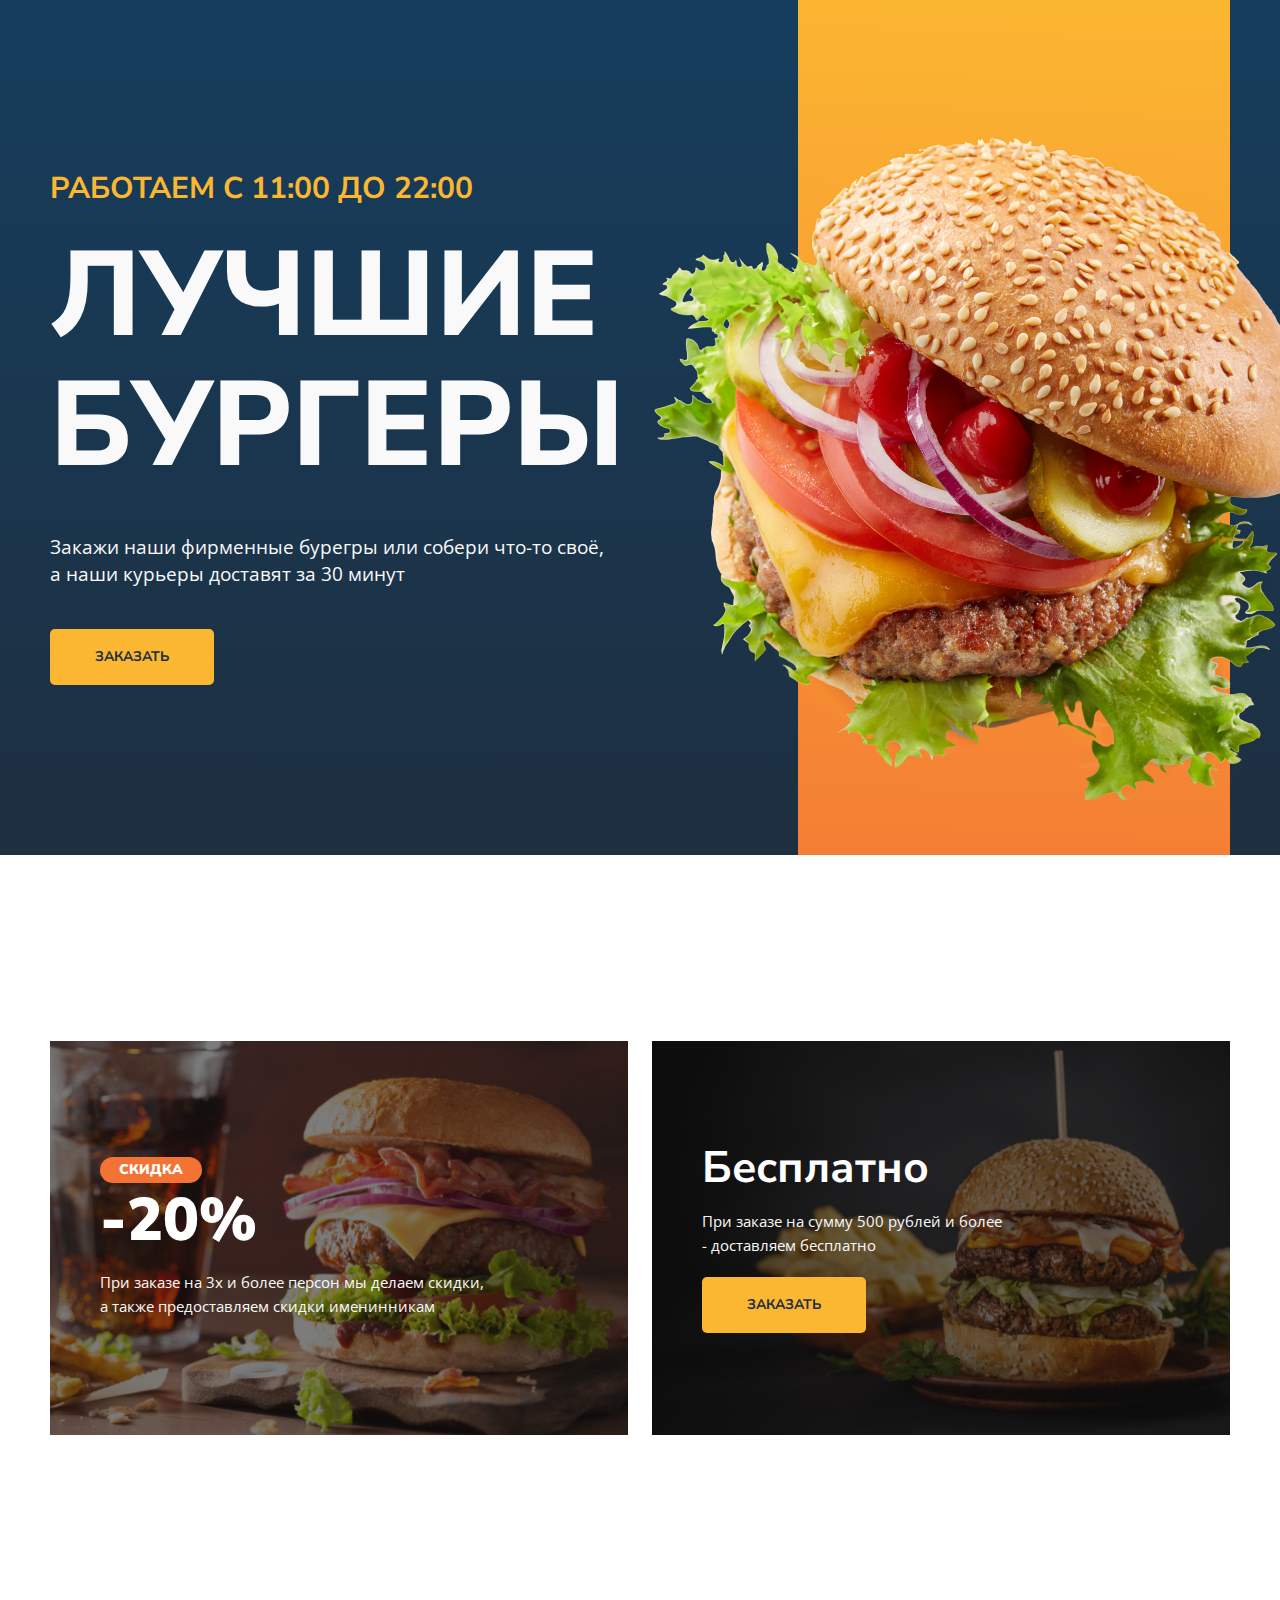
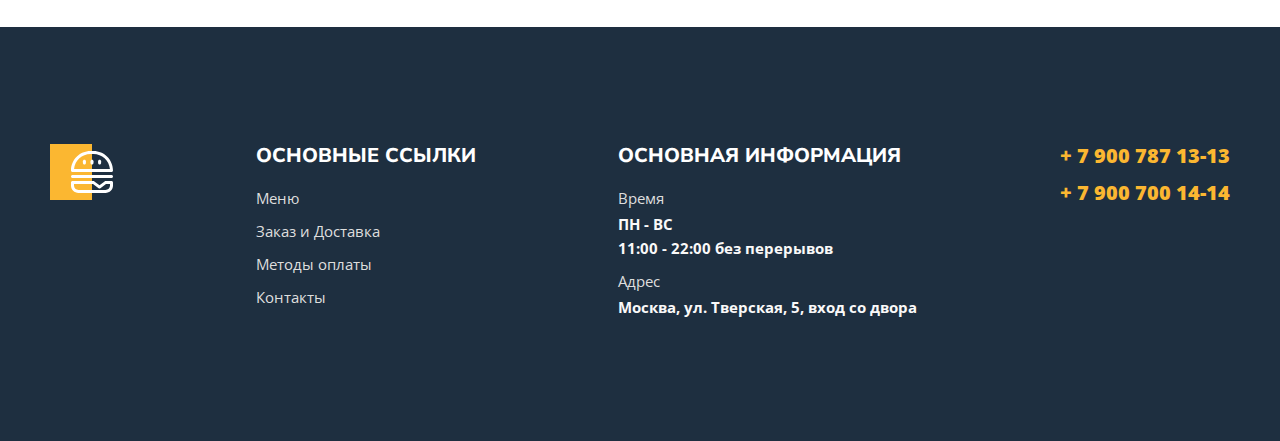
==== commit 1306d36b: "16 lesson.  link to other page" ====
--- a/index.html
+++ b/index.html
@@ -6,239 +6,53 @@
   <meta http-equiv="X-UA-Compatible" content="IE=edge">
   <meta name="viewport" content="width=device-width, initial-scale=1.0">
   <link rel="icon" type="image/png" href="images/icon.png" sizes="32x32">
-  <title>burgers</title>
+  <title>Burgers</title>
 
-  <!-- google fonts
-Nunito Sans SemiBold
-Nunito Sans Bold
-Nunito Sans ExtraBold
-Nunito Sans Black
-
-Open Sans Regular
-Open Sans SemiBold
-Open Sans Bold
-
-Lato Bold
-  -->
   <link rel="preconnect" href="https://fonts.googleapis.com">
   <link rel="preconnect" href="https://fonts.gstatic.com" crossorigin>
   <link
     href="https://fonts.googleapis.com/css2?family=Nunito+Sans:ital,wght@0,600;0,700;0,800;1,900&family=Open+Sans:wght@400;600;700&display=swap"
     rel="stylesheet">
-  <!-- FILED: family=Lato:wght@700  -->
 
   <link rel="stylesheet" href="styles/normalize.css">
   <link rel="stylesheet" href="styles/main.css">
-
-  <script>
-    // UN_REGISTER SERVICE WORKERs
-    navigator.serviceWorker.getRegistrations().then(function (registrations) {
-      for (let registration of registrations) {
-        registration.unregister();
-      }
-    });
-  </script>
 </head>
 
 <body>
   <!-- 
-    https://illicchpv.github.io/Module01-Burger/
+    https://illicchpv.github.io/Module01-Burger/index.html
   -->
-
-  <header style="-display: none;">
-    <div class="container">
-      <div class="header">
-        <div class="header-item">
-          <a class="header-logo" href="#"></a>
-          <nav>
-            <ul class="header-nav">
-              <li><a href="#">Главная</a></li>
-              <li><a class="active" href="#">Меню</a></li>
-              <li><a href="#">О&nbsp;нас</a></li>
-              <li><a href="#">Контакты</a></li>
-            </ul>
-          </nav>
-        </div>
-        <button class="button" type="button">
-          <span class="button-item">
-            <img src="images/cart.svg" alt="корзина">
-            <span class="button-count">44</span>
-            <!-- другой вариант расположения button-count
-            <div class="circle">
-              <div class="button-count">5</div>
-            </div> -->
-          </span>
-          <span class="button-text">$125</span>
-        </button>
+  <div class="main">
+    <div class="wrapper">
+      <div class="content">
+        <h1 class="content-title">
+          <span>работаем с 11:00 до 22:00</span>
+          лучшие бургеры
+        </h1>
+        <p class="content-text">Закажи наши фирменные бурегры или собери что-то своё, а&nbsp;наши курьеры доставят за&nbsp;30&nbsp;минут</p>
+        <a class="content-link" href="menu.html">заказать</a>
+      </div>
+      <div class="visual">
+        <div class="visual-bg"></div>
+        <img src="images/burger.png" alt="Burger">
       </div>
     </div>
-  </header>
-  <div class="bg" style="-display: none;">
-    <div class="container">
-      <ul class="breadcrumbs">
-        <li><a href="#">Главная</a></li>
-        <li><a href="#">Меню</a></li>
-      </ul>
-      <h1 class="title">Наше Меню</h1>
-      <p class="description">
-        Выбирай из предложенного ассортимента и мы доставим блюдо в течении часа
-      </p>
+  </div>
+  <div class="promo">
+    <div class="wrapper">
+      <div class="promo-left">
+        <p class="sale">Скидка</p>
+        <p class="cost">-20%</p>
+        <p class="promo-description">При заказе на 3х и более персон мы делаем скидки, а также предоставляем скидки
+          именинникам</p>
+      </div>
+      <div class="promo-right">
+        <p class="free">Бесплатно</p>
+        <p class="promo-description">При заказе на сумму 500 рублей и более - доставляем бесплатно</p>
+        <a href="menu.html">заказать</a>
+      </div>
     </div>
   </div>
-  <main style="-display: none;">
-    <div class="banner" style="-display: none;">
-      <div class="container">
-        <div class="banner-box">
-          <h2 class="banner-title">
-            <span>
-              скидка
-            </span>
-            -30%
-          </h2>
-          <p class="banner-text">
-            Только при покупке 3-х и&nbsp;более позиций, мы&nbsp;дарим скидку. Акции не&nbsp;суммируются.
-          </p>
-          <a class="banner-link" href="#">купить сейчас</a>
-        </div>
-      </div>
-    </div>
-    <!--  -->
-    <section class="menu" style="-display: none;">
-      <div class="container">
-        <div class="menu-header">
-          <h2 class="menu-title">бургеры</h2>
-          <select class="menu-select">
-            <option value="">Сортировать</option>
-            <option value="up">По возрастанию</option>
-            <option value="down">По убыванию</option>
-          </select>
-        </div>
-        <!--  -->
-        <div class="menu-grid">
-          <div class="menu-grid-item">
-            <!-- 01 -->
-            <div class="menu-grid-cover">
-              <img src="images/menu/01.jpg" alt="Острый бургер">
-            </div>
-            <p class="menu-grid-title">Острый бургер</p>
-            <p class="menu-grid-price">$26</p>
-            <button class="menu-grid-btn">
-              <span class="menu-grid-icon"></span>
-              <span class="menu-grid-text">купить</span>
-            </button>
-          </div>
-          <div class="menu-grid-item">
-            <!-- 02 -->
-            <div class="menu-grid-cover">
-              <img src="images/menu/02.jpg" alt="Гриль Бургер">
-            </div>
-            <p class="menu-grid-title">Гриль Бургер</p>
-            <p class="menu-grid-price">$16</p>
-            <button class="menu-grid-btn">
-              <span class="menu-grid-icon"></span>
-              <span class="menu-grid-text">купить</span>
-            </button>
-          </div>
-          <div class="menu-grid-item">
-            <!-- 03 -->
-            <div class="menu-grid-cover">
-              <img src="images/menu/03.jpg" alt="Бурег Гигант">
-            </div>
-            <p class="menu-grid-title">Бурег Гигант</p>
-            <p class="menu-grid-price">$37</p>
-            <button class="menu-grid-btn">
-              <span class="menu-grid-icon"></span>
-              <span class="menu-grid-text">купить</span>
-            </button>
-          </div>
-          <!-- ============ -->
-          <div class="menu-grid-item">
-            <!-- 04 -->
-            <div class="menu-grid-cover">
-              <img src="images/menu/04.jpg" alt="Бургер с курицей">
-            </div>
-            <p class="menu-grid-title">Бургер с курицей</p>
-            <p class="menu-grid-price">$18</p>
-            <button class="menu-grid-btn">
-              <span class="menu-grid-icon"></span>
-              <span class="menu-grid-text">купить</span>
-            </button>
-          </div>
-          <div class="menu-grid-item">
-            <!-- 05 -->
-            <div class="menu-grid-cover">
-              <img src="images/menu/05.jpg" alt="Бургер с курицей">
-            </div>
-            <p class="menu-grid-title">Бургер с курицей</p>
-            <p class="menu-grid-price">$9</p>
-            <button class="menu-grid-btn">
-              <span class="menu-grid-icon"></span>
-              <span class="menu-grid-text">купить</span>
-            </button>
-          </div>
-          <div class="menu-grid-item">
-            <!-- 06 -->
-            <div class="menu-grid-cover">
-              <img src="images/menu/06.jpg" alt="Тройной бурегр">
-            </div>
-            <p class="menu-grid-title">Тройной бурегр</p>
-            <p class="menu-grid-price">$7</p>
-            <button class="menu-grid-btn">
-              <span class="menu-grid-icon"></span>
-              <span class="menu-grid-text">купить</span>
-            </button>
-          </div>
-        </div>
-      </div>
-    </section>
-    <!-- extend -->
-    <section class="menu-extend" style="-display: none;">
-      <div class="container">
-        <div class="menu-header">
-          <h2 class="menu-title">дополнительно</h2>
-        </div>
-        <!--  -->
-        <div class="menu-grid">
-          <div class="menu-grid-item">
-            <!-- 01 -->
-            <div class="menu-grid-cover">
-              <img src="images/menu/ex01.jpg" alt="Сэндвич">
-            </div>
-            <p class="menu-grid-title">Сэндвич</p>
-            <p class="menu-grid-price">$3</p>
-            <button class="menu-grid-btn">
-              <span class="menu-grid-icon"></span>
-              <span class="menu-grid-text">купить</span>
-            </button>
-          </div>
-          <div class="menu-grid-item">
-            <!-- 02 -->
-            <div class="menu-grid-cover">
-              <img src="images/menu/ex02.jpg" alt="Картошка Фри">
-            </div>
-            <p class="menu-grid-title">Картошка Фри</p>
-            <p class="menu-grid-price">$5</p>
-            <button class="menu-grid-btn">
-              <span class="menu-grid-icon"></span>
-              <span class="menu-grid-text">купить</span>
-            </button>
-          </div>
-          <div class="menu-grid-item">
-            <!-- 03 -->
-            <div class="menu-grid-cover">
-              <img src="images/menu/ex03.jpg" alt="Хот-Дог">
-            </div>
-            <p class="menu-grid-title">Хот-Дог</p>
-            <p class="menu-grid-price">$7</p>
-            <button class="menu-grid-btn">
-              <span class="menu-grid-icon"></span>
-              <span class="menu-grid-text">купить</span>
-            </button>
-          </div>
-        </div>
-      </div>
-    </section>
-  </main>
   <!--  -->
   <footer class="footer" style="-display: none;">
     <div class="container">
@@ -250,10 +64,10 @@
         <div class="footer-item">
           <h2>основные ссылки</h2>
           <ul class="footer-list">
-            <li><a href="">Меню</a></li>
-            <li><a href="">Заказ и Доставка</a></li>
-            <li><a href="">Методы оплаты</a></li>
-            <li><a href="">Контакты</a></li>
+            <li><a href="menu.html">Меню</a></li>
+            <li><a href="#">Заказ и Доставка</a></li>
+            <li><a href="#">Методы оплаты</a></li>
+            <li><a href="#">Контакты</a></li>
           </ul>
         </div>
         <div class="footer-item">
@@ -279,7 +93,6 @@
       </div>
     </div>
   </footer>
-
 </body>
 
 </html>--- a/styles/main.css
+++ b/styles/main.css
@@ -53,6 +53,9 @@
   /* line-height: 24px; устраняется в normalize */
   color: #443737;
   text-decoration: none;
+
+  transition: color 300ms;
+  transition-timing-function: ease-out;
 }
 
 .header-nav a:hover {
@@ -163,6 +166,9 @@
   font-weight: 400;
   font-size: 15px;
   text-align: center;
+
+  transition: color 300ms;
+  transition-timing-function: ease-out;
 }
 
 .breadcrumbs a:hover {
@@ -174,6 +180,8 @@
   position: relative;
   left: -4px;
   pointer-events: none;
+
+  color: #DEDEDE;
 }
 
 .breadcrumbs a:hover::before {
@@ -266,6 +274,8 @@
   text-transform: uppercase;
   color: #1E2F40;
   border: 1px solid #FBB731;
+  transition: color 300ms, background-color 300ms;
+  transition-timing-function: ease-out;
 }
 
 .banner-link:hover{
@@ -379,6 +389,8 @@
   border-radius: 5px;
   padding-top: 4px;
   padding-left: 3px;
+  transition: color 300ms, background-color 300ms;
+  transition-timing-function: ease-out;
 }
 
 .menu-grid-btn:hover{
@@ -452,8 +464,8 @@
 }
 
 .footer-list a {
-  /* color: #DEDEDE; */
-  color: #FBB731;
+  color: #DEDEDE;
+  /* color: #FBB731; */
   text-decoration: none;
   font-weight: 400;
 }
@@ -476,12 +488,141 @@
 .footer-list-tel a{
   font-size: 20px;
   font-weight: 900;
-  /* color: #FBB731; */
-  color: #DEDEDE;
+  color: #FBB731;
+  /* color: #DEDEDE; */
 }
 
 /* ==================== */
 .footer-list {
   padding-left: 0;
   list-style-type: none;
-}+}
+
+/* ++++++++++++++++ */
+.main {
+  background: linear-gradient(180deg, #0C4C7B -100%, #1E2F40 100%);
+}
+.wrapper {
+  max-width: 1180px;
+  margin: 0 auto;
+  display: flex;
+  justify-content: space-between;
+}
+.content {
+  color: #FAF9F9;
+  flex: 0 0 580px;
+  padding-top: 170px;
+  padding-bottom: 170px;
+}
+.content-title {
+  font-size: 120px;
+  font-weight: 800;
+  text-transform: uppercase;
+  line-height: 130px;
+  margin-bottom: 40px;
+  margin-top: 0;
+  margin-bottom: 43px;
+}
+.content-title span {
+  color: #FBB731;
+  font-size: 30px;
+  font-weight: 700;
+  line-height: 38px;
+  display: block;
+  margin-bottom: 23px;
+}
+.content-text {
+  font-family: 'Open Sans', sans-serif;
+  font-size: 19px;
+  line-height: 1.4;
+  margin-bottom: 42px;
+}
+.promo {
+  margin-bottom: 146px;
+}
+.content-link,
+.promo a {
+  color: #1E2F40;
+  background-color: #FBB731;
+  border-radius: 5px;
+  text-decoration: none;
+  padding: 20px 45px;
+  display: inline-block;
+  text-transform: uppercase;
+  font-size: 14px;
+  font-weight: 700;
+}
+.visual {
+  flex-grow: 1;
+  display: flex;
+  justify-content: flex-end;
+  position: relative;
+}
+.visual-bg {
+  width: 432px;
+  height: 100%;
+  background: linear-gradient(2.42deg, #F37335 -19.6%, #FBB731 100.79%, #FDC830 100.79%);
+}
+.main img {
+  width: 829px;
+  position: absolute;
+  right: -168px;
+}
+.promo {
+  padding-top: 186px;
+  padding-bottom: 46px;
+}
+.promo-left,
+.promo-right {
+  flex: 0 0 49%;
+  color: #fff;
+  box-sizing: border-box;
+  background-repeat: no-repeat;
+  background-size: cover;
+  background-position: center;
+}
+.promo-left {
+  background-image: url(../images/promo-left.png);
+  padding: 116px 50px;
+}
+.promo-right {
+  background-image: url(../images/promo-right.png);
+  padding: 102px 50px;
+}
+.sale {
+  font-size: 14px;
+  font-weight: 900;
+  background: #F37335;
+  padding: 5px 19px;
+  border-radius: 14px;
+  display: inline-block;
+  text-transform: uppercase;
+  margin-bottom: 3px;
+  margin-top: 0;
+}
+.cost {
+  font-size: 60px;
+  font-weight: 900;
+  margin-bottom: 8px;
+  margin-top: 0;
+}
+.promo-description {
+  font-family: 'Open Sans', sans-serif;
+  color: #FAF9F9;
+  font-size: 15px;
+  line-height: 24px;
+  margin-bottom: 0;
+}
+.promo-left .promo-description {
+  max-width: 392px;
+}
+.promo-right .promo-description {
+  max-width: 300px;
+  margin-bottom: 20px;
+}
+.free {
+  font-size: 44px;
+  font-weight: 700;
+  margin-bottom: 10px;
+  margin-top: 0;
+}
